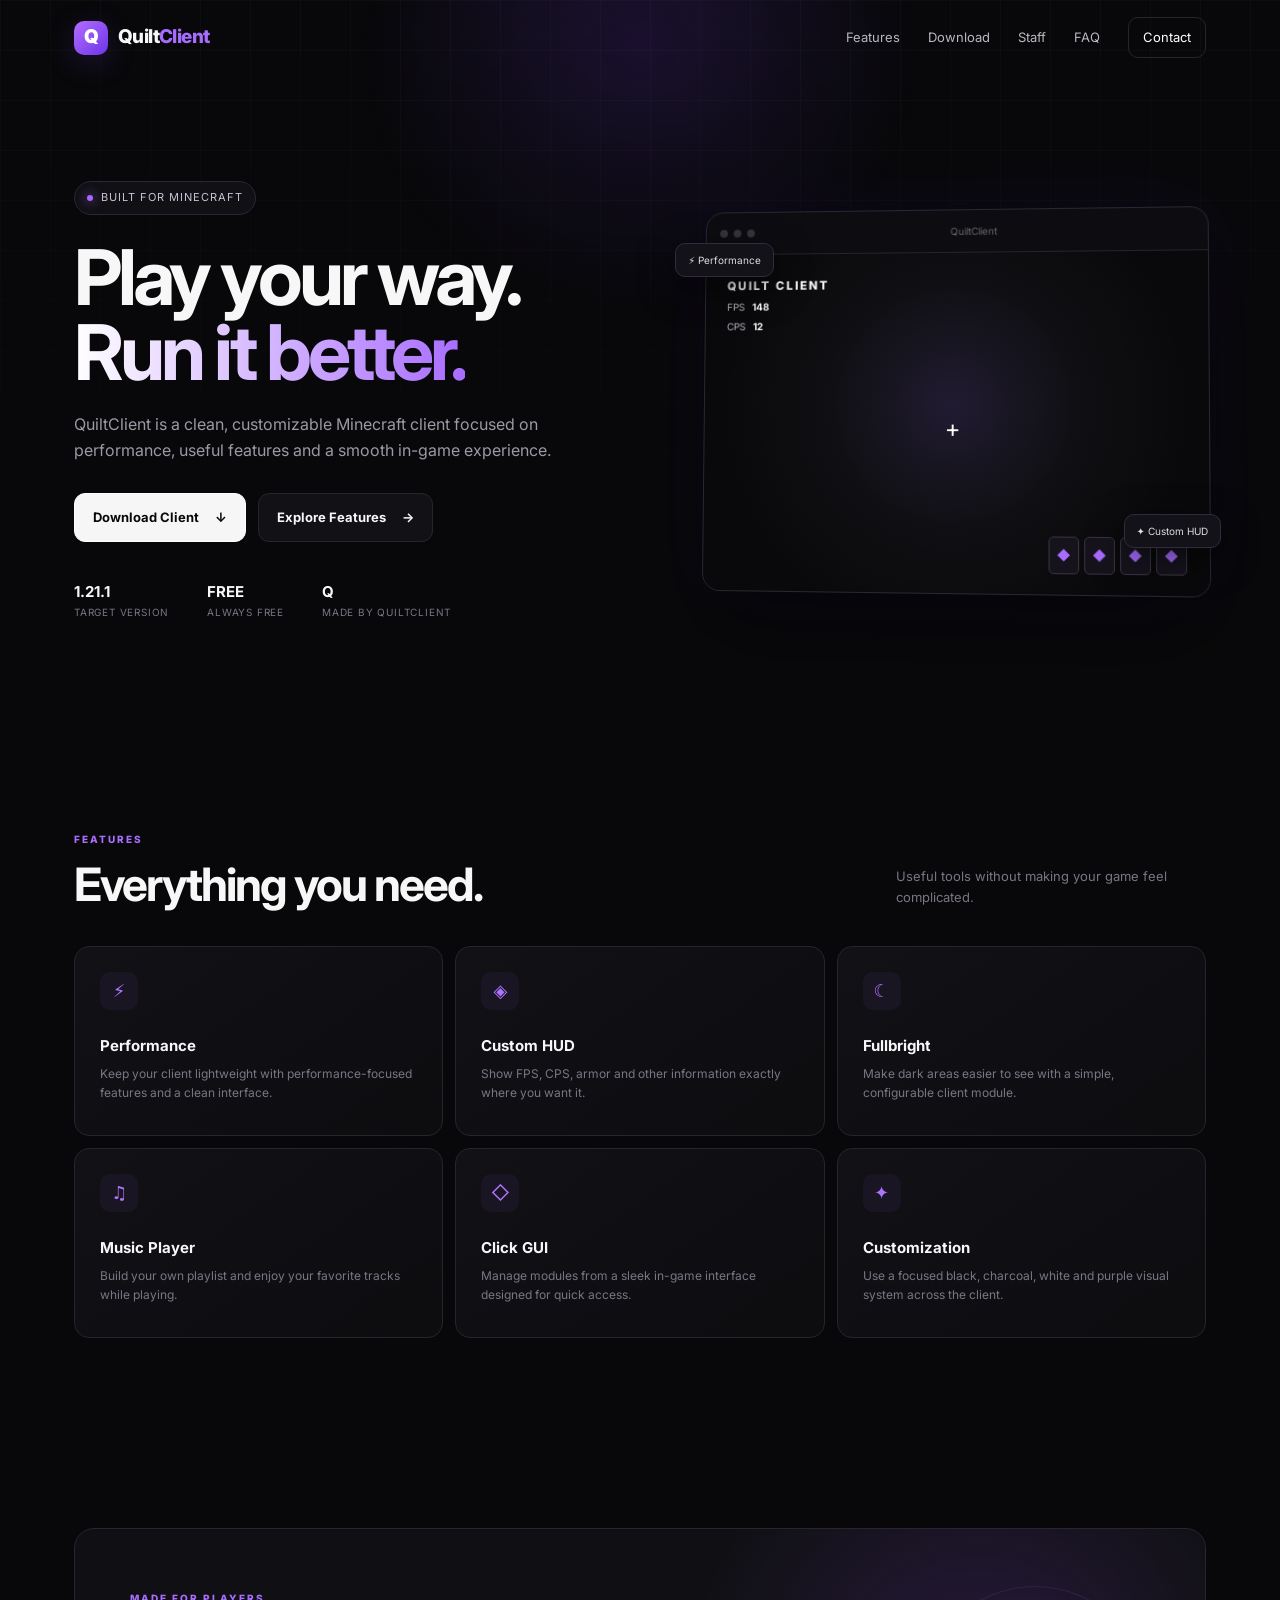
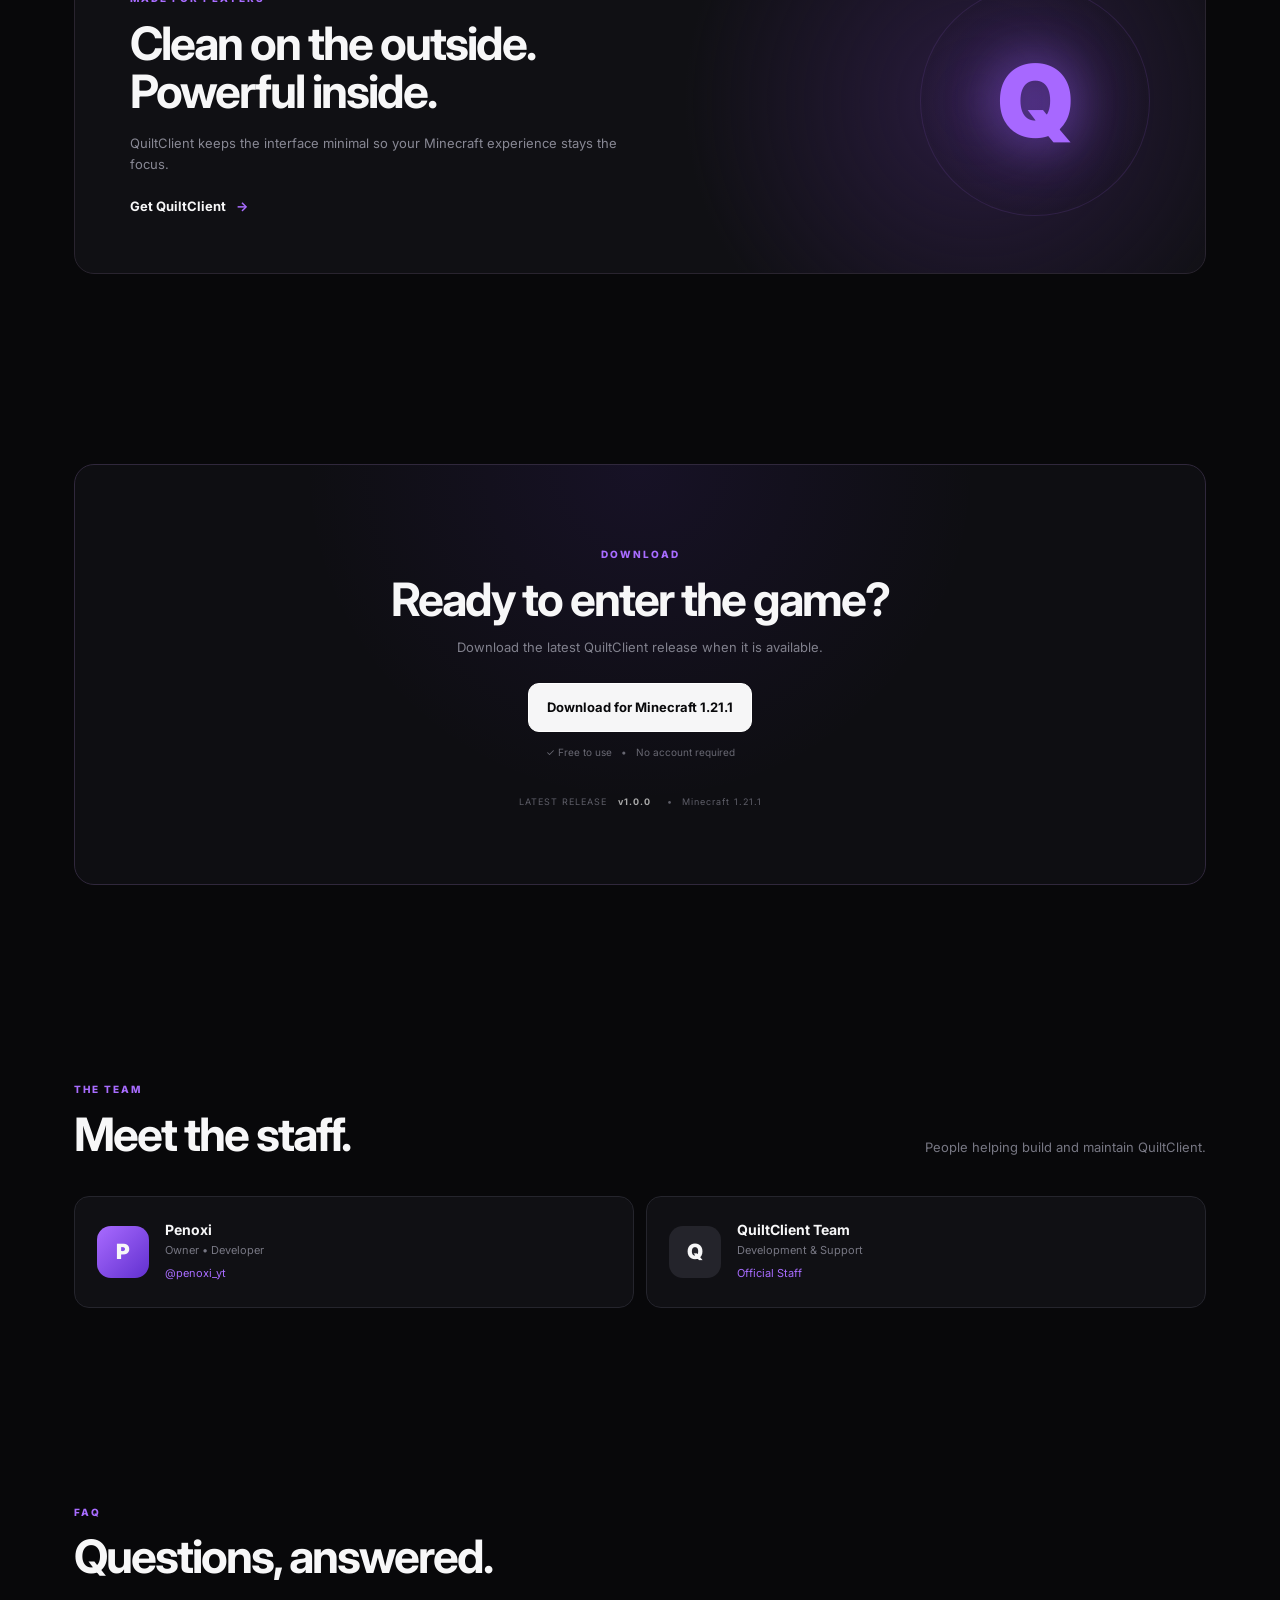
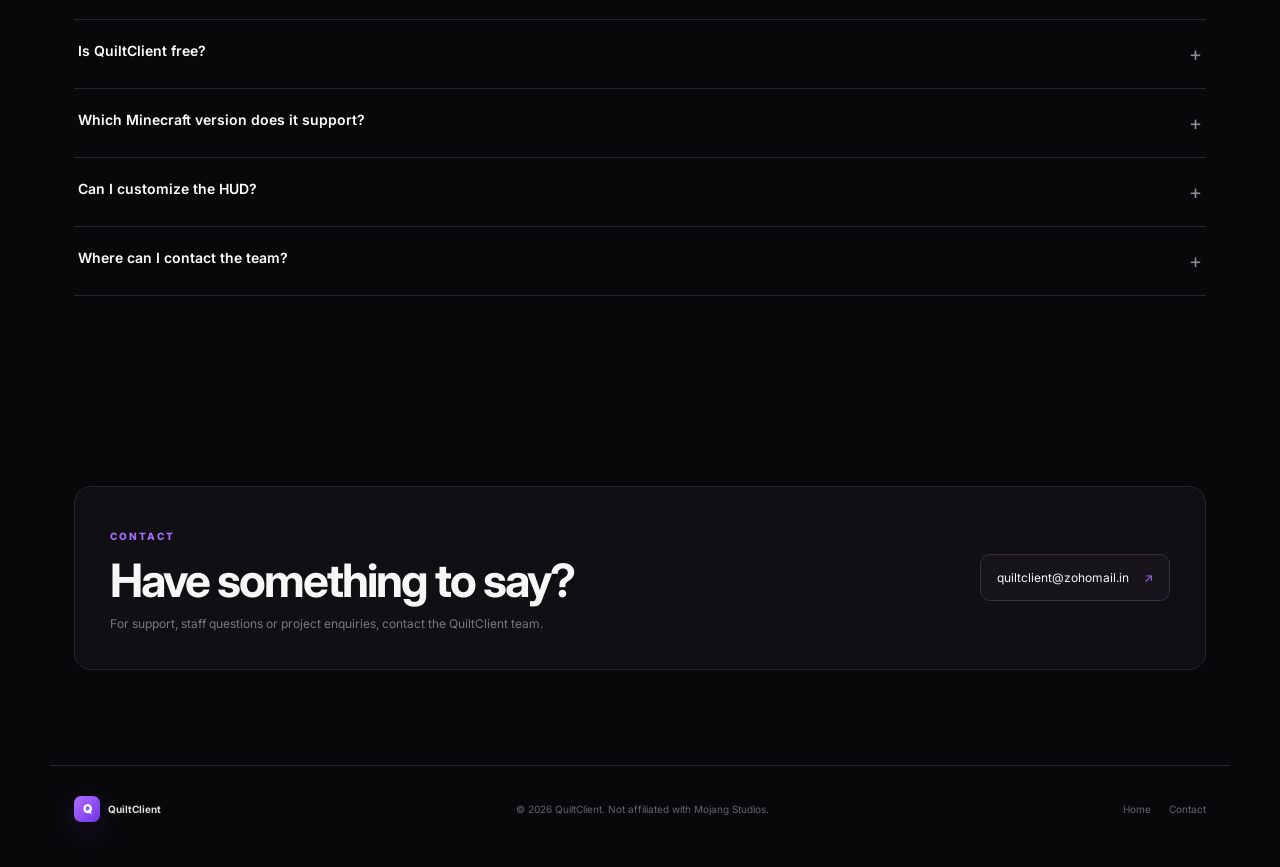
==== index.html @ 0464b108 "Add files via upload" ====
<!DOCTYPE html>
<html lang="en">
<head>
  <meta charset="UTF-8">
  <meta name="viewport" content="width=device-width, initial-scale=1.0">
  <meta name="theme-color" content="#09090b">
  <meta name="description" content="QuiltClient — a modern Minecraft client built for performance, customization and a clean experience.">
  <title>QuiltClient — Minecraft Client</title>
  <link rel="stylesheet" href="style.css">
</head>
<body>
  <div class="bg-grid"></div>

  <header class="navbar">
    <a class="brand" href="#home">
      <span class="brand-mark">Q</span>
      <span>Quilt<span>Client</span></span>
    </a>
    <button class="menu-btn" id="menuBtn" aria-label="Open menu">☰</button>
    <nav id="nav">
      <a href="#features">Features</a>
      <a href="#download">Download</a>
      <a href="#staff">Staff</a>
      <a href="#faq">FAQ</a>
      <a class="nav-contact" href="#contact">Contact</a>
    </nav>
  </header>

  <main id="home">
    <section class="hero">
      <div class="hero-copy reveal">
        <div class="pill"><span></span> Built for Minecraft</div>
        <h1>Play your way.<br><em>Run it better.</em></h1>
        <p class="hero-text">QuiltClient is a clean, customizable Minecraft client focused on performance, useful features and a smooth in-game experience.</p>
        <div class="hero-actions">
          <a class="btn primary" href="#download">Download Client <b>↓</b></a>
          <a class="btn ghost" href="#features">Explore Features <b>→</b></a>
        </div>
        <div class="stats">
          <div><strong>1.21.1</strong><span>Target version</span></div>
          <div><strong>FREE</strong><span>Always free</span></div>
          <div><strong>Q</strong><span>Made by QuiltClient</span></div>
        </div>
      </div>
      <div class="hero-card reveal">
        <div class="window">
          <div class="window-top"><span></span><span></span><span></span><small>QuiltClient</small></div>
          <div class="mock-hud">
            <div class="hud-title">QUILT CLIENT</div>
            <div class="hud-line">FPS <b id="fps">144</b></div>
            <div class="hud-line">CPS <b>12</b></div>
            <div class="crosshair">+</div>
            <div class="armor">
              <i>◆</i><i>◆</i><i>◆</i><i>◆</i>
            </div>
          </div>
        </div>
        <div class="float-tag tag-one">⚡ Performance</div>
        <div class="float-tag tag-two">✦ Custom HUD</div>
      </div>
    </section>

    <section class="section" id="features">
      <div class="section-head reveal">
        <div><span class="eyebrow">FEATURES</span><h2>Everything you need.</h2></div>
        <p>Useful tools without making your game feel complicated.</p>
      </div>
      <div class="feature-grid">
        <article class="feature reveal"><div class="icon">⚡</div><h3>Performance</h3><p>Keep your client lightweight with performance-focused features and a clean interface.</p></article>
        <article class="feature reveal"><div class="icon">◈</div><h3>Custom HUD</h3><p>Show FPS, CPS, armor and other information exactly where you want it.</p></article>
        <article class="feature reveal"><div class="icon">☾</div><h3>Fullbright</h3><p>Make dark areas easier to see with a simple, configurable client module.</p></article>
        <article class="feature reveal"><div class="icon">♫</div><h3>Music Player</h3><p>Build your own playlist and enjoy your favorite tracks while playing.</p></article>
        <article class="feature reveal"><div class="icon">◇</div><h3>Click GUI</h3><p>Manage modules from a sleek in-game interface designed for quick access.</p></article>
        <article class="feature reveal"><div class="icon">✦</div><h3>Customization</h3><p>Use a focused black, charcoal, white and purple visual system across the client.</p></article>
      </div>
    </section>

    <section class="showcase section">
      <div class="showcase-card reveal">
        <div>
          <span class="eyebrow">MADE FOR PLAYERS</span>
          <h2>Clean on the outside.<br>Powerful inside.</h2>
          <p>QuiltClient keeps the interface minimal so your Minecraft experience stays the focus.</p>
          <a class="text-link" href="#download">Get QuiltClient <span>→</span></a>
        </div>
        <div class="orb"><div class="orb-q">Q</div></div>
      </div>
    </section>

    <section class="section" id="download">
      <div class="download-box reveal">
        <span class="eyebrow">DOWNLOAD</span>
        <h2>Ready to enter the game?</h2>
        <p>Download the latest QuiltClient release when it is available.</p>
        <div class="download-actions">
          <a class="btn primary" href="#" onclick="downloadNotice(event)">Download for Minecraft 1.21.1</a>
          <span class="safe">✓ Free to use &nbsp; • &nbsp; No account required</span>
        </div>
        <div class="version">LATEST RELEASE <b>v1.0.0</b> <span>•</span> Minecraft 1.21.1</div>
      </div>
    </section>

    <section class="section" id="staff">
      <div class="section-head reveal">
        <div><span class="eyebrow">THE TEAM</span><h2>Meet the staff.</h2></div>
        <p>People helping build and maintain QuiltClient.</p>
      </div>
      <div class="staff-grid">
        <article class="staff reveal">
          <div class="avatar">P</div><div><h3>Penoxi</h3><p>Owner • Developer</p><span>@penoxi_yt</span></div>
        </article>
        <article class="staff reveal">
          <div class="avatar alt">Q</div><div><h3>QuiltClient Team</h3><p>Development & Support</p><span>Official Staff</span></div>
        </article>
      </div>
    </section>

    <section class="section faq-section" id="faq">
      <div class="section-head reveal">
        <div><span class="eyebrow">FAQ</span><h2>Questions, answered.</h2></div>
      </div>
      <div class="faq">
        <button class="faq-item"><span>Is QuiltClient free?</span><b>+</b><p>Yes. QuiltClient is designed to be free to use.</p></button>
        <button class="faq-item"><span>Which Minecraft version does it support?</span><b>+</b><p>The current site build targets Minecraft 1.21.1. Check the release notes for updates.</p></button>
        <button class="faq-item"><span>Can I customize the HUD?</span><b>+</b><p>Yes. The client is designed around configurable HUD and module features.</p></button>
        <button class="faq-item"><span>Where can I contact the team?</span><b>+</b><p>Use the contact section below for the official project email.</p></button>
      </div>
    </section>

    <section class="section contact" id="contact">
      <div class="contact-card reveal">
        <div><span class="eyebrow">CONTACT</span><h2>Have something to say?</h2><p>For support, staff questions or project enquiries, contact the QuiltClient team.</p></div>
        <a class="email" href="mailto:quiltclient@zohomail.in">quiltclient@zohomail.in <span>↗</span></a>
      </div>
    </section>
  </main>

  <footer>
    <div class="footer-brand"><span class="brand-mark">Q</span><strong>QuiltClient</strong></div>
    <p>© 2026 QuiltClient. Not affiliated with Mojang Studios.</p>
    <div><a href="#home">Home</a><a href="#contact">Contact</a></div>
  </footer>

  <script src="script.js"></script>
</body>
</html>
---- style.css ----
@import url('https://fonts.googleapis.com/css2?family=Inter:wght@400;500;600;700;800&display=swap');

:root{--bg:#08080a;--panel:#101014;--panel2:#15151b;--text:#f7f7f8;--muted:#9a9aa5;--line:#25252d;--purple:#9b5cff;--purple2:#6e35e8;--white:#fff}
*{box-sizing:border-box;margin:0;padding:0}
html{scroll-behavior:smooth}
body{font-family:Inter,system-ui,sans-serif;background:var(--bg);color:var(--text);line-height:1.6;overflow-x:hidden}
a{text-decoration:none;color:inherit}.bg-grid{position:fixed;inset:0;z-index:-2;background-image:linear-gradient(rgba(255,255,255,.025) 1px,transparent 1px),linear-gradient(90deg,rgba(255,255,255,.025) 1px,transparent 1px);background-size:50px 50px;mask-image:linear-gradient(to bottom,black,transparent 75%)}
.bg-grid:after{content:"";position:absolute;width:700px;height:500px;top:-200px;left:50%;transform:translateX(-50%);background:radial-gradient(circle,rgba(132,70,255,.16),transparent 65%)}
.navbar{height:76px;display:flex;align-items:center;justify-content:space-between;max-width:1180px;margin:auto;padding:0 24px;border-bottom:1px solid transparent;position:relative;z-index:5}
.brand{display:flex;align-items:center;gap:10px;font-weight:800;font-size:19px;letter-spacing:-.6px}.brand>span:last-child span{color:#a66bff}.brand-mark{display:grid;place-items:center;width:34px;height:34px;border-radius:10px;background:linear-gradient(135deg,#b46cff,#6d35e8);font-weight:900;color:white;box-shadow:0 8px 30px #7c45e633}
nav{display:flex;gap:28px;align-items:center}nav a{font-size:13px;color:#b8b8c2;transition:.2s}nav a:hover{color:white}.nav-contact{border:1px solid var(--line);padding:9px 14px;border-radius:10px;color:white!important}
.menu-btn{display:none;background:none;border:0;color:white;font-size:25px}
.hero{max-width:1180px;margin:0 auto;padding:105px 24px 110px;display:grid;grid-template-columns:1.05fr .95fr;gap:65px;align-items:center;min-height:650px}
.pill{display:inline-flex;align-items:center;gap:8px;border:1px solid #2b2638;background:#111015;padding:7px 12px;border-radius:100px;color:#c8c2d5;font-size:11px;text-transform:uppercase;letter-spacing:1px}.pill span{width:6px;height:6px;border-radius:50%;background:#a868ff;box-shadow:0 0 12px #a868ff}
h1{font-size:clamp(48px,6vw,78px);line-height:.98;letter-spacing:-4px;margin:25px 0 22px}h1 em{font-style:normal;background:linear-gradient(90deg,#fff,#a86cff);-webkit-background-clip:text;background-clip:text;color:transparent}
.hero-text{max-width:610px;color:var(--muted);font-size:16px}.hero-actions{display:flex;gap:12px;margin:30px 0}.btn{display:inline-flex;align-items:center;justify-content:center;gap:16px;padding:13px 18px;border-radius:11px;font-size:13px;font-weight:700;transition:.25s;border:1px solid var(--line)}.btn.primary{background:#f6f6f7;color:#09090b;border-color:white}.btn.primary:hover{transform:translateY(-2px);box-shadow:0 12px 35px #fff2}.btn.ghost{background:#111116}.btn.ghost:hover{border-color:#555}.stats{display:flex;gap:38px;margin-top:38px}.stats div{display:flex;flex-direction:column}.stats strong{font-size:15px}.stats span{font-size:10px;color:#777783;text-transform:uppercase;letter-spacing:.8px}
.hero-card{position:relative}.window{height:385px;border:1px solid #292832;border-radius:18px;background:#0d0d11;box-shadow:0 35px 90px #0008,0 0 80px #773cff12;overflow:hidden;transform:perspective(1000px) rotateY(-4deg) rotateX(2deg)}.window-top{height:43px;border-bottom:1px solid #24242b;display:flex;align-items:center;gap:6px;padding:0 14px}.window-top span{width:8px;height:8px;border-radius:50%;background:#35353c}.window-top small{margin:auto;font-size:10px;color:#666}.mock-hud{height:calc(100% - 43px);position:relative;padding:22px;background:radial-gradient(circle at 50% 45%,#211b31 0,#101014 38%,#09090b 75%)}.hud-title{font-size:12px;font-weight:800;letter-spacing:2px}.hud-line{font-size:10px;color:#b6b6c1;margin-top:4px}.hud-line b{color:#fff;margin-left:5px}.crosshair{position:absolute;left:50%;top:52%;transform:translate(-50%,-50%);font-size:24px;color:#fff}.armor{position:absolute;right:22px;bottom:20px;display:flex;gap:5px}.armor i{font-style:normal;font-size:13px;border:1px solid #393442;border-radius:5px;padding:7px;color:#a86cff;background:#16131d}.float-tag{position:absolute;background:#121218;border:1px solid #312b3d;border-radius:10px;padding:8px 12px;font-size:10px;color:#ddd;box-shadow:0 10px 35px #0008}.tag-one{left:-24px;top:35px}.tag-two{right:-15px;bottom:45px}
.section{max-width:1180px;margin:auto;padding:95px 24px}.section-head{display:flex;justify-content:space-between;align-items:end;gap:30px;margin-bottom:38px}.eyebrow{font-size:10px;letter-spacing:2px;color:#a86cff;font-weight:800}.section h2,.showcase h2,.download-box h2,.contact h2{font-size:clamp(31px,4vw,46px);line-height:1.05;letter-spacing:-2px;margin-top:9px}.section-head>p{max-width:310px;color:#777783;font-size:13px}
.feature-grid{display:grid;grid-template-columns:repeat(3,1fr);gap:12px}.feature{background:linear-gradient(145deg,#111116,#0d0d10);border:1px solid var(--line);border-radius:15px;padding:25px;min-height:190px;transition:.25s}.feature:hover{transform:translateY(-4px);border-color:#44345c}.icon{width:38px;height:38px;border-radius:10px;display:grid;place-items:center;background:#1a1523;color:#ad75ff;margin-bottom:24px;font-size:18px}.feature h3{font-size:15px;margin-bottom:6px}.feature p{font-size:12px;color:#777783}
.showcase-card{border:1px solid #29242f;border-radius:20px;padding:55px;display:flex;justify-content:space-between;align-items:center;overflow:hidden;background:radial-gradient(circle at 80% 50%,#291b3e,transparent 32%),#101014}.showcase-card p{color:#888894;font-size:13px;max-width:500px;margin:18px 0}.text-link{font-size:13px;font-weight:700}.text-link span{color:#a86cff;margin-left:7px}.orb{width:230px;height:230px;border-radius:50%;display:grid;place-items:center;background:radial-gradient(circle,#ad73ff22 0 20%,#7d40d511 45%,transparent 70%);border:1px solid #54387b55}.orb-q{font-size:100px;font-weight:900;color:#a768ff;text-shadow:0 0 50px #8c4cff88}
.download-box{border:1px solid #30283c;border-radius:20px;text-align:center;padding:75px 20px;background:radial-gradient(circle at 50% 0,#6e35e818,transparent 48%),#0e0e12}.download-box p{color:#81818d;font-size:13px;margin:14px auto 25px}.download-actions{display:flex;flex-direction:column;align-items:center;gap:12px}.safe{font-size:10px;color:#686872}.version{margin-top:35px;font-size:9px;letter-spacing:1px;color:#5e5e68}.version b{color:#aaa;margin:0 7px}.version span{margin:0 5px}
.staff-grid{display:grid;grid-template-columns:repeat(2,1fr);gap:12px}.staff{border:1px solid var(--line);background:#101014;padding:22px;border-radius:15px;display:flex;align-items:center;gap:16px}.avatar{width:52px;height:52px;border-radius:14px;display:grid;place-items:center;background:linear-gradient(135deg,#a96bff,#6130cf);font-size:21px;font-weight:900}.avatar.alt{background:#24242b}.staff h3{font-size:14px}.staff p,.staff span{font-size:11px;color:#777783}.staff span{color:#a86cff}
.faq{border-top:1px solid var(--line)}.faq-item{width:100%;text-align:left;color:white;background:transparent;border:0;border-bottom:1px solid var(--line);padding:22px 4px;display:grid;grid-template-columns:1fr auto;cursor:pointer;font:600 14px Inter}.faq-item b{color:#8d8d98;font-size:20px;font-weight:400}.faq-item p{display:none;grid-column:1/-1;color:#777783;font-size:12px;font-weight:400;padding:14px 25px 0 0}.faq-item.open p{display:block}.faq-item.open b{transform:rotate(45deg)}
.contact-card{border:1px solid var(--line);border-radius:17px;padding:35px;display:flex;align-items:center;justify-content:space-between;gap:30px;background:#101014}.contact-card p{color:#777783;font-size:12px;margin-top:10px}.email{border:1px solid #37323e;background:#17141c;padding:13px 16px;border-radius:10px;font-size:12px;white-space:nowrap}.email span{color:#a86cff;margin-left:12px}
footer{max-width:1180px;margin:auto;padding:30px 24px 45px;border-top:1px solid var(--line);display:flex;align-items:center;justify-content:space-between;gap:20px;color:#65656f;font-size:10px}.footer-brand{display:flex;align-items:center;gap:8px;color:#ddd}.footer-brand .brand-mark{width:26px;height:26px;border-radius:7px;font-size:12px}footer div:last-child{display:flex;gap:18px}
.reveal{opacity:0;transform:translateY(18px);transition:.7s ease}.reveal.visible{opacity:1;transform:none}
@media(max-width:800px){.menu-btn{display:block}nav{display:none;position:absolute;top:70px;left:18px;right:18px;background:#101014;border:1px solid var(--line);border-radius:14px;padding:12px;flex-direction:column;align-items:stretch;gap:4px;box-shadow:0 20px 60px #000}.navbar nav.active{display:flex}nav a{padding:11px}.hero{grid-template-columns:1fr;padding-top:65px;gap:45px}.hero-card{max-width:620px;width:100%;margin:auto}.feature-grid{grid-template-columns:1fr 1fr}.section{padding:70px 18px}.section-head{display:block}.section-head>p{margin-top:12px}.showcase-card{padding:35px;}.orb{width:150px;height:150px}.orb-q{font-size:65px}.contact-card{display:block}.email{display:inline-block;margin-top:20px}.stats{gap:20px}}
@media(max-width:520px){h1{letter-spacing:-2.5px}.hero{padding-left:18px;padding-right:18px}.hero-actions{flex-direction:column}.btn{width:100%}.window{height:310px}.float-tag{display:none}.feature-grid,.staff-grid{grid-template-columns:1fr}.feature{min-height:160px}.showcase-card{display:block}.orb{margin:35px auto 0}.download-box{padding:55px 16px}footer{flex-direction:column;align-items:flex-start}}
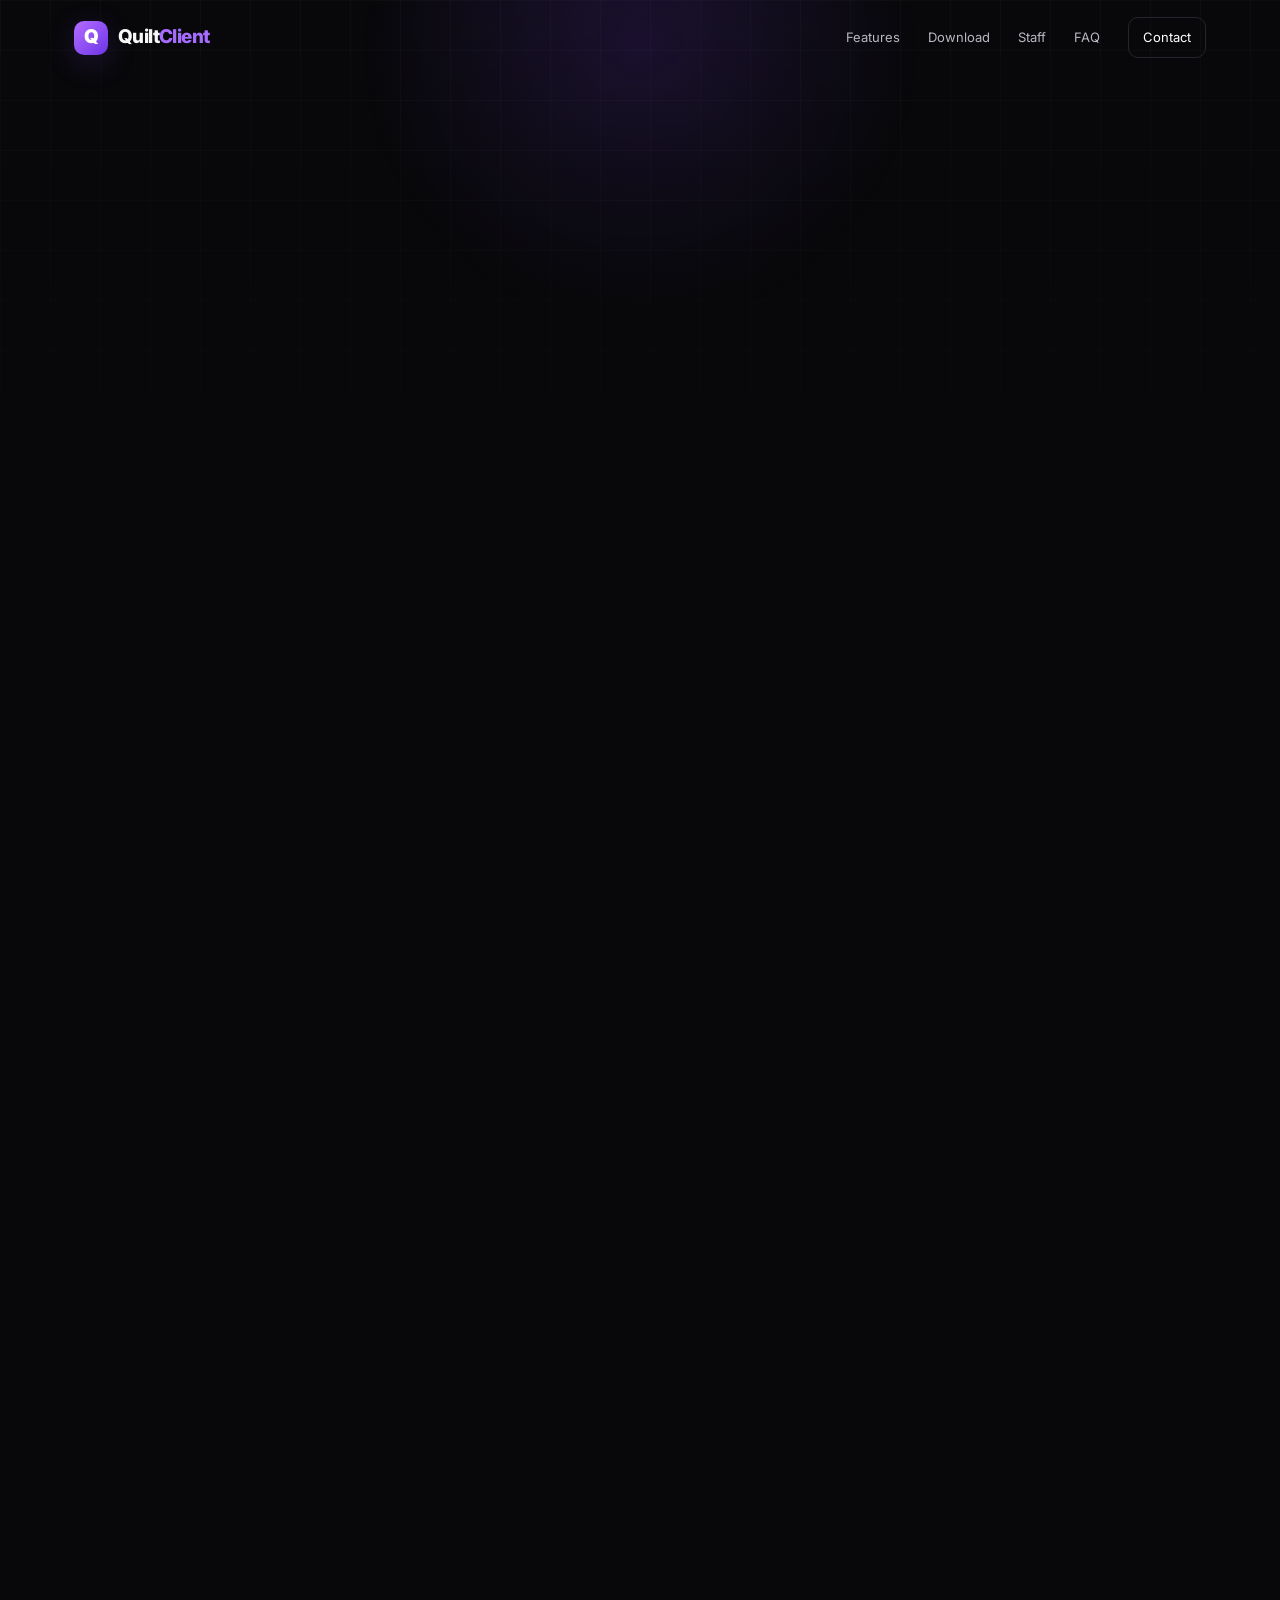
==== commit 65adc270: "Refactor index.html for better readability Refactor HTML structure and improve readability." ====
--- a/index.html
+++ b/index.html
@@ -16,7 +16,9 @@
       <span class="brand-mark">Q</span>
       <span>Quilt<span>Client</span></span>
     </a>
+
     <button class="menu-btn" id="menuBtn" aria-label="Open menu">☰</button>
+
     <nav id="nav">
       <a href="#features">Features</a>
       <a href="#download">Download</a>
@@ -27,34 +29,49 @@
   </header>
 
   <main id="home">
+
     <section class="hero">
       <div class="hero-copy reveal">
         <div class="pill"><span></span> Built for Minecraft</div>
+
         <h1>Play your way.<br><em>Run it better.</em></h1>
-        <p class="hero-text">QuiltClient is a clean, customizable Minecraft client focused on performance, useful features and a smooth in-game experience.</p>
+
+        <p class="hero-text">
+          QuiltClient is a clean, customizable Minecraft client focused on
+          performance, useful features and a smooth in-game experience.
+        </p>
+
         <div class="hero-actions">
           <a class="btn primary" href="#download">Download Client <b>↓</b></a>
           <a class="btn ghost" href="#features">Explore Features <b>→</b></a>
         </div>
+
         <div class="stats">
           <div><strong>1.21.1</strong><span>Target version</span></div>
           <div><strong>FREE</strong><span>Always free</span></div>
           <div><strong>Q</strong><span>Made by QuiltClient</span></div>
         </div>
       </div>
+
       <div class="hero-card reveal">
         <div class="window">
-          <div class="window-top"><span></span><span></span><span></span><small>QuiltClient</small></div>
+          <div class="window-top">
+            <span></span><span></span><span></span>
+            <small>QuiltClient</small>
+          </div>
+
           <div class="mock-hud">
             <div class="hud-title">QUILT CLIENT</div>
             <div class="hud-line">FPS <b id="fps">144</b></div>
             <div class="hud-line">CPS <b>12</b></div>
             <div class="crosshair">+</div>
+
             <div class="armor">
               <i>◆</i><i>◆</i><i>◆</i><i>◆</i>
             </div>
           </div>
         </div>
+
         <div class="float-tag tag-one">⚡ Performance</div>
         <div class="float-tag tag-two">✦ Custom HUD</div>
       </div>
@@ -62,16 +79,50 @@
 
     <section class="section" id="features">
       <div class="section-head reveal">
-        <div><span class="eyebrow">FEATURES</span><h2>Everything you need.</h2></div>
+        <div>
+          <span class="eyebrow">FEATURES</span>
+          <h2>Everything you need.</h2>
+        </div>
+
         <p>Useful tools without making your game feel complicated.</p>
       </div>
+
       <div class="feature-grid">
-        <article class="feature reveal"><div class="icon">⚡</div><h3>Performance</h3><p>Keep your client lightweight with performance-focused features and a clean interface.</p></article>
-        <article class="feature reveal"><div class="icon">◈</div><h3>Custom HUD</h3><p>Show FPS, CPS, armor and other information exactly where you want it.</p></article>
-        <article class="feature reveal"><div class="icon">☾</div><h3>Fullbright</h3><p>Make dark areas easier to see with a simple, configurable client module.</p></article>
-        <article class="feature reveal"><div class="icon">♫</div><h3>Music Player</h3><p>Build your own playlist and enjoy your favorite tracks while playing.</p></article>
-        <article class="feature reveal"><div class="icon">◇</div><h3>Click GUI</h3><p>Manage modules from a sleek in-game interface designed for quick access.</p></article>
-        <article class="feature reveal"><div class="icon">✦</div><h3>Customization</h3><p>Use a focused black, charcoal, white and purple visual system across the client.</p></article>
+        <article class="feature reveal">
+          <div class="icon">⚡</div>
+          <h3>Performance</h3>
+          <p>Keep your client lightweight with performance-focused features and a clean interface.</p>
+        </article>
+
+        <article class="feature reveal">
+          <div class="icon">◈</div>
+          <h3>Custom HUD</h3>
+          <p>Show FPS, CPS, armor and other information exactly where you want it.</p>
+        </article>
+
+        <article class="feature reveal">
+          <div class="icon">☾</div>
+          <h3>Fullbright</h3>
+          <p>Make dark areas easier to see with a simple, configurable client module.</p>
+        </article>
+
+        <article class="feature reveal">
+          <div class="icon">♫</div>
+          <h3>Music Player</h3>
+          <p>Build your own playlist and enjoy your favorite tracks while playing.</p>
+        </article>
+
+        <article class="feature reveal">
+          <div class="icon">◇</div>
+          <h3>Click GUI</h3>
+          <p>Manage modules from a sleek in-game interface designed for quick access.</p>
+        </article>
+
+        <article class="feature reveal">
+          <div class="icon">✦</div>
+          <h3>Customization</h3>
+          <p>Use a focused black, charcoal, white and purple visual system across the client.</p>
+        </article>
       </div>
     </section>
 
@@ -79,68 +130,72 @@
       <div class="showcase-card reveal">
         <div>
           <span class="eyebrow">MADE FOR PLAYERS</span>
+
           <h2>Clean on the outside.<br>Powerful inside.</h2>
-          <p>QuiltClient keeps the interface minimal so your Minecraft experience stays the focus.</p>
-          <a class="text-link" href="#download">Get QuiltClient <span>→</span></a>
-        </div>
-        <div class="orb"><div class="orb-q">Q</div></div>
-      </div>
-    </section>
-
+
+          <p>
+            QuiltClient keeps the interface minimal so your Minecraft
+            experience stays the focus.
+          </p>
+
+          <a class="text-link" href="#download">
+            Get QuiltClient <span>→</span>
+          </a>
+        </div>
+
+        <div class="orb">
+          <div class="orb-q">Q</div>
+        </div>
+      </div>
+    </section>
+
+    <!-- DOWNLOAD -->
     <section class="section" id="download">
       <div class="download-box reveal">
+
         <span class="eyebrow">DOWNLOAD</span>
+
         <h2>Ready to enter the game?</h2>
-        <p>Download the latest QuiltClient release when it is available.</p>
+
+        <p>
+          Download the latest QuiltClient release and start playing.
+        </p>
+
         <div class="download-actions">
-          <a class="btn primary" href="#" onclick="downloadNotice(event)">Download for Minecraft 1.21.1</a>
-          <span class="safe">✓ Free to use &nbsp; • &nbsp; No account required</span>
-        </div>
-        <div class="version">LATEST RELEASE <b>v1.0.0</b> <span>•</span> Minecraft 1.21.1</div>
+
+          <a
+            class="btn primary"
+            href="downloads/QuiltClient.jar"
+            download="QuiltClient.jar"
+          >
+            Download for Minecraft 1.21.1
+          </a>
+
+          <span class="safe">
+            ✓ Free to use &nbsp; • &nbsp; No account required
+          </span>
+
+        </div>
+
+        <div class="version">
+          LATEST RELEASE <b>v1.0.0</b>
+          <span>•</span>
+          Minecraft 1.21.1
+        </div>
+
       </div>
     </section>
 
     <section class="section" id="staff">
       <div class="section-head reveal">
-        <div><span class="eyebrow">THE TEAM</span><h2>Meet the staff.</h2></div>
+        <div>
+          <span class="eyebrow">THE TEAM</span>
+          <h2>Meet the staff.</h2>
+        </div>
+
         <p>People helping build and maintain QuiltClient.</p>
       </div>
+
       <div class="staff-grid">
-        <article class="staff reveal">
-          <div class="avatar">P</div><div><h3>Penoxi</h3><p>Owner • Developer</p><span>@penoxi_yt</span></div>
-        </article>
-        <article class="staff reveal">
-          <div class="avatar alt">Q</div><div><h3>QuiltClient Team</h3><p>Development & Support</p><span>Official Staff</span></div>
-        </article>
-      </div>
-    </section>
-
-    <section class="section faq-section" id="faq">
-      <div class="section-head reveal">
-        <div><span class="eyebrow">FAQ</span><h2>Questions, answered.</h2></div>
-      </div>
-      <div class="faq">
-        <button class="faq-item"><span>Is QuiltClient free?</span><b>+</b><p>Yes. QuiltClient is designed to be free to use.</p></button>
-        <button class="faq-item"><span>Which Minecraft version does it support?</span><b>+</b><p>The current site build targets Minecraft 1.21.1. Check the release notes for updates.</p></button>
-        <button class="faq-item"><span>Can I customize the HUD?</span><b>+</b><p>Yes. The client is designed around configurable HUD and module features.</p></button>
-        <button class="faq-item"><span>Where can I contact the team?</span><b>+</b><p>Use the contact section below for the official project email.</p></button>
-      </div>
-    </section>
-
-    <section class="section contact" id="contact">
-      <div class="contact-card reveal">
-        <div><span class="eyebrow">CONTACT</span><h2>Have something to say?</h2><p>For support, staff questions or project enquiries, contact the QuiltClient team.</p></div>
-        <a class="email" href="mailto:quiltclient@zohomail.in">quiltclient@zohomail.in <span>↗</span></a>
-      </div>
-    </section>
-  </main>
-
-  <footer>
-    <div class="footer-brand"><span class="brand-mark">Q</span><strong>QuiltClient</strong></div>
-    <p>© 2026 QuiltClient. Not affiliated with Mojang Studios.</p>
-    <div><a href="#home">Home</a><a href="#contact">Contact</a></div>
-  </footer>
-
-  <script src="script.js"></script>
-</body>
-</html>
+
+        <article class="
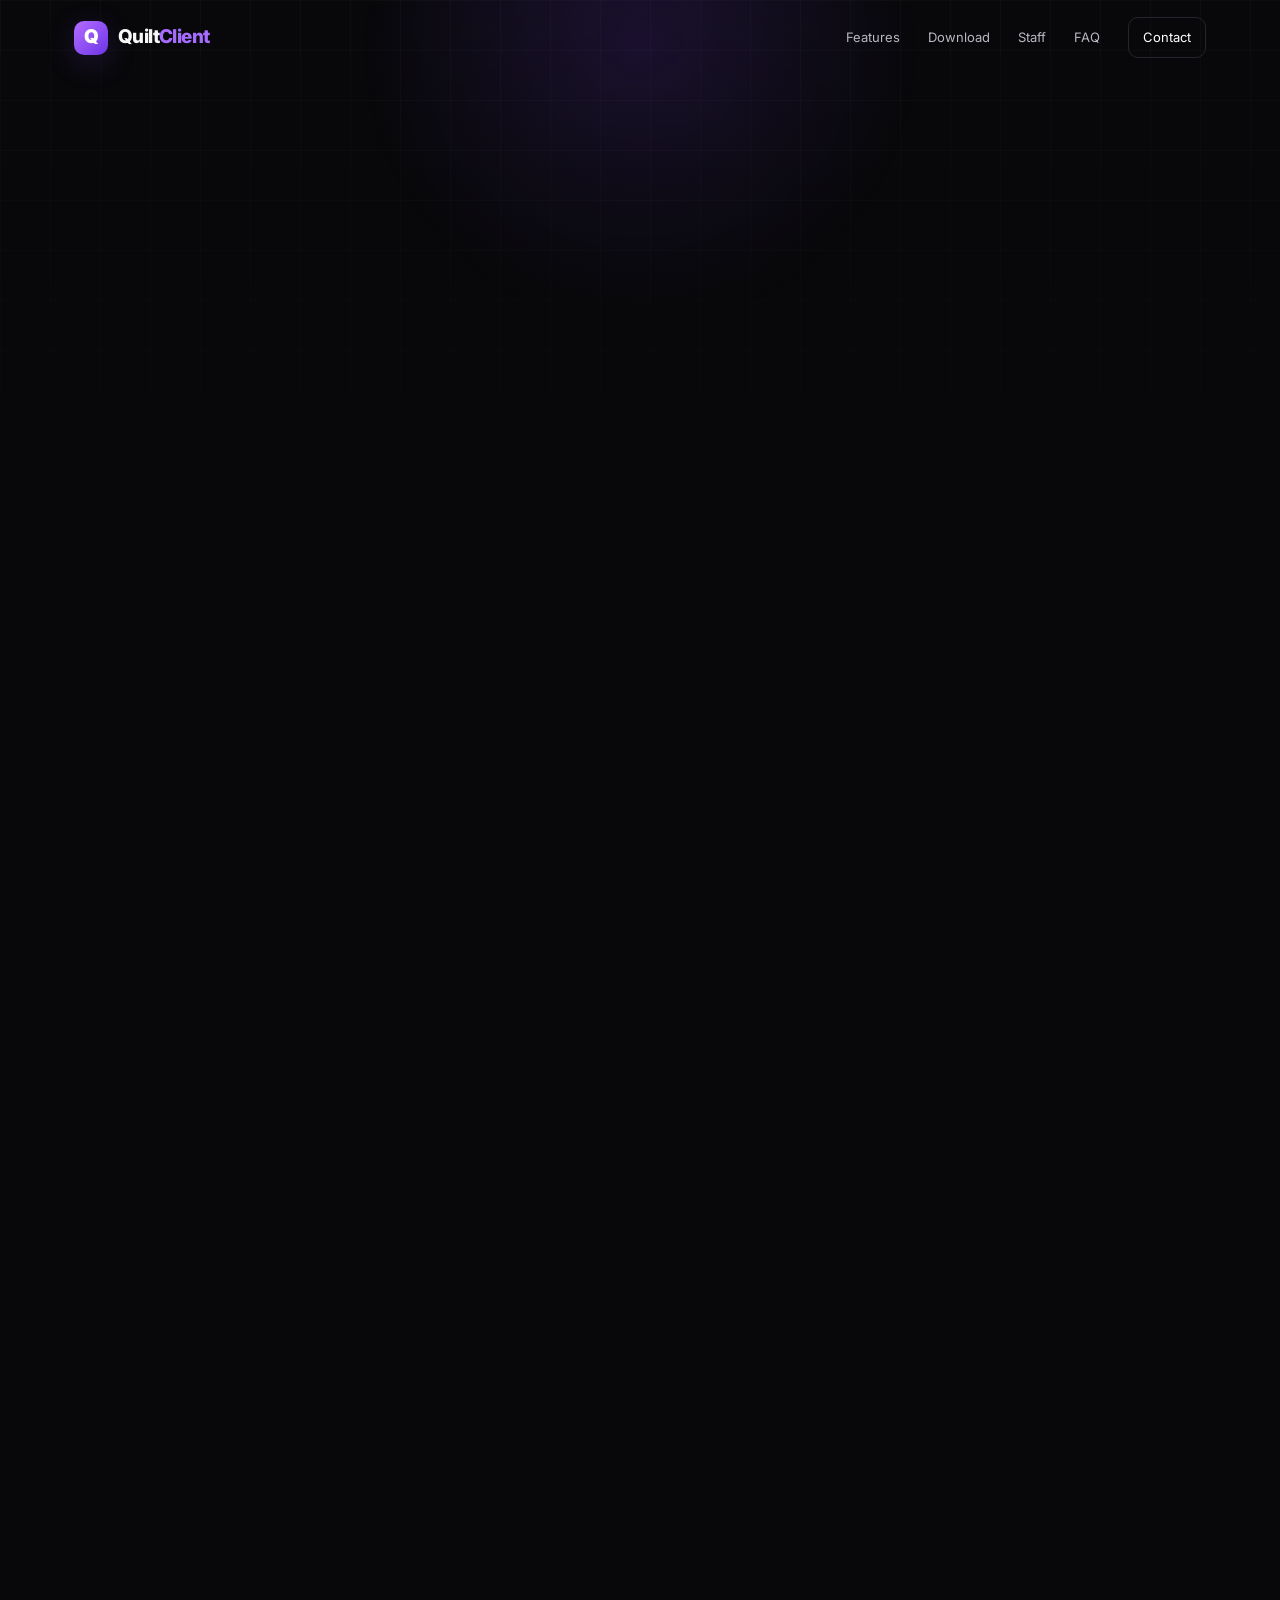
==== commit 517f881d: "Remove 'THE TEAM' section from index.html Removed the 'THE TEAM' section from the index.html file." ====
--- a/index.html
+++ b/index.html
@@ -56,7 +56,9 @@
       <div class="hero-card reveal">
         <div class="window">
           <div class="window-top">
-            <span></span><span></span><span></span>
+            <span></span>
+            <span></span>
+            <span></span>
             <small>QuiltClient</small>
           </div>
 
@@ -67,7 +69,10 @@
             <div class="crosshair">+</div>
 
             <div class="armor">
-              <i>◆</i><i>◆</i><i>◆</i><i>◆</i>
+              <i>◆</i>
+              <i>◆</i>
+              <i>◆</i>
+              <i>◆</i>
             </div>
           </div>
         </div>
@@ -88,6 +93,7 @@
       </div>
 
       <div class="feature-grid">
+
         <article class="feature reveal">
           <div class="icon">⚡</div>
           <h3>Performance</h3>
@@ -123,11 +129,13 @@
           <h3>Customization</h3>
           <p>Use a focused black, charcoal, white and purple visual system across the client.</p>
         </article>
+
       </div>
     </section>
 
     <section class="showcase section">
       <div class="showcase-card reveal">
+
         <div>
           <span class="eyebrow">MADE FOR PLAYERS</span>
 
@@ -146,6 +154,7 @@
         <div class="orb">
           <div class="orb-q">Q</div>
         </div>
+
       </div>
     </section>
 
@@ -186,16 +195,4 @@
       </div>
     </section>
 
-    <section class="section" id="staff">
-      <div class="section-head reveal">
-        <div>
-          <span class="eyebrow">THE TEAM</span>
-          <h2>Meet the staff.</h2>
-        </div>
-
-        <p>People helping build and maintain QuiltClient.</p>
-      </div>
-
-      <div class="staff-grid">
-
-        <article class="
+    <section class="section
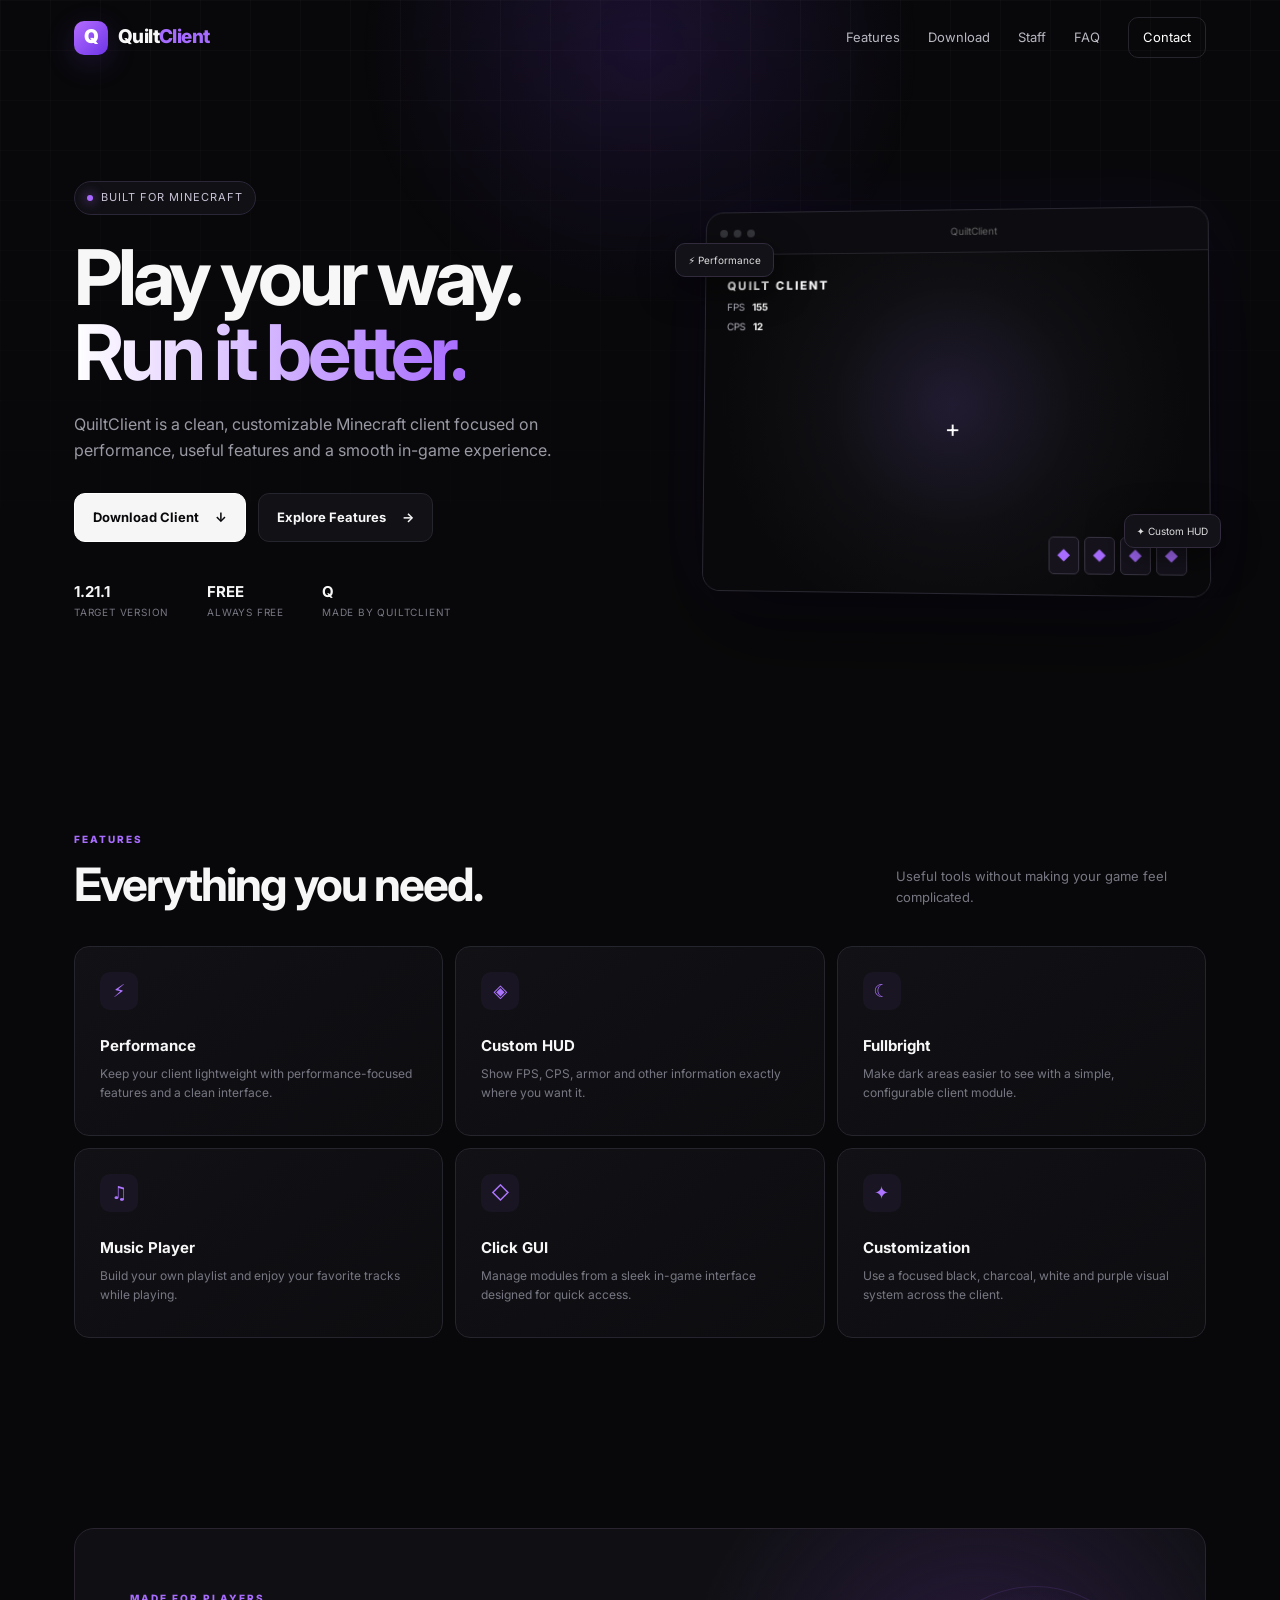
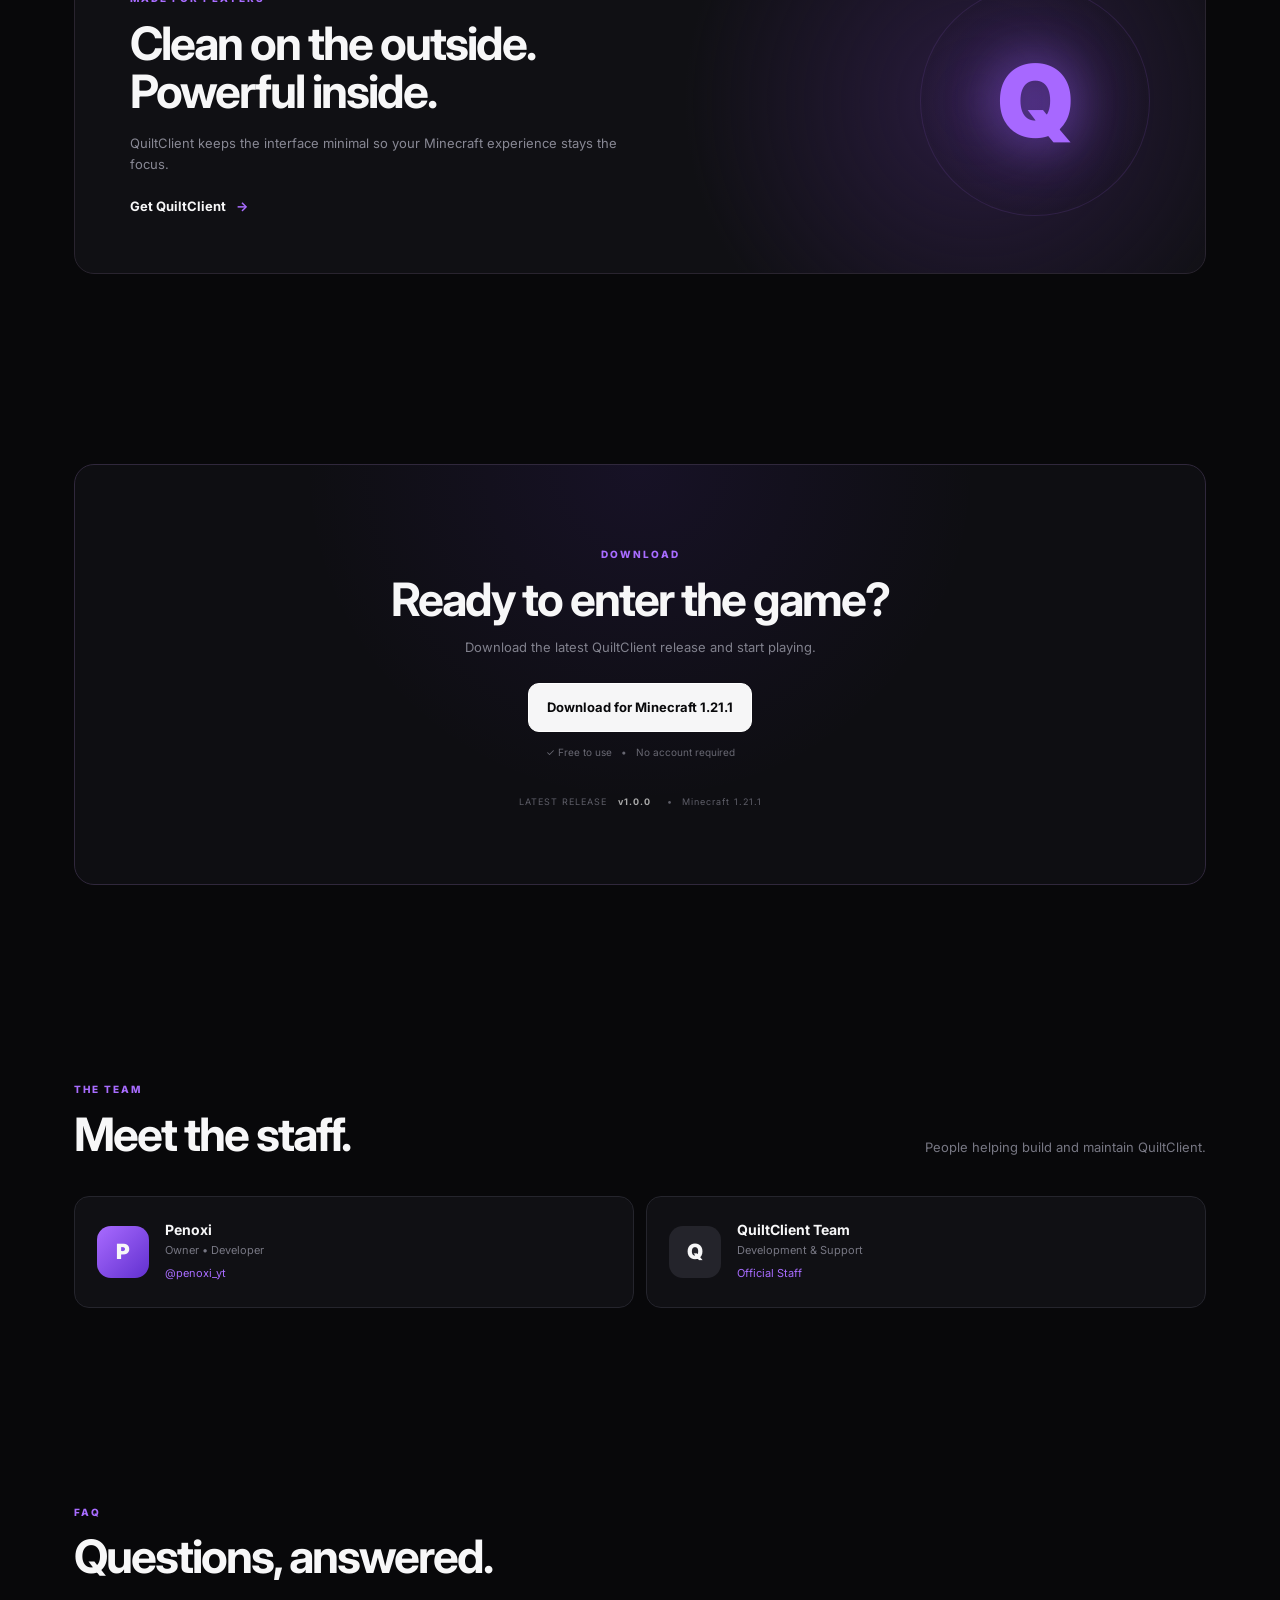
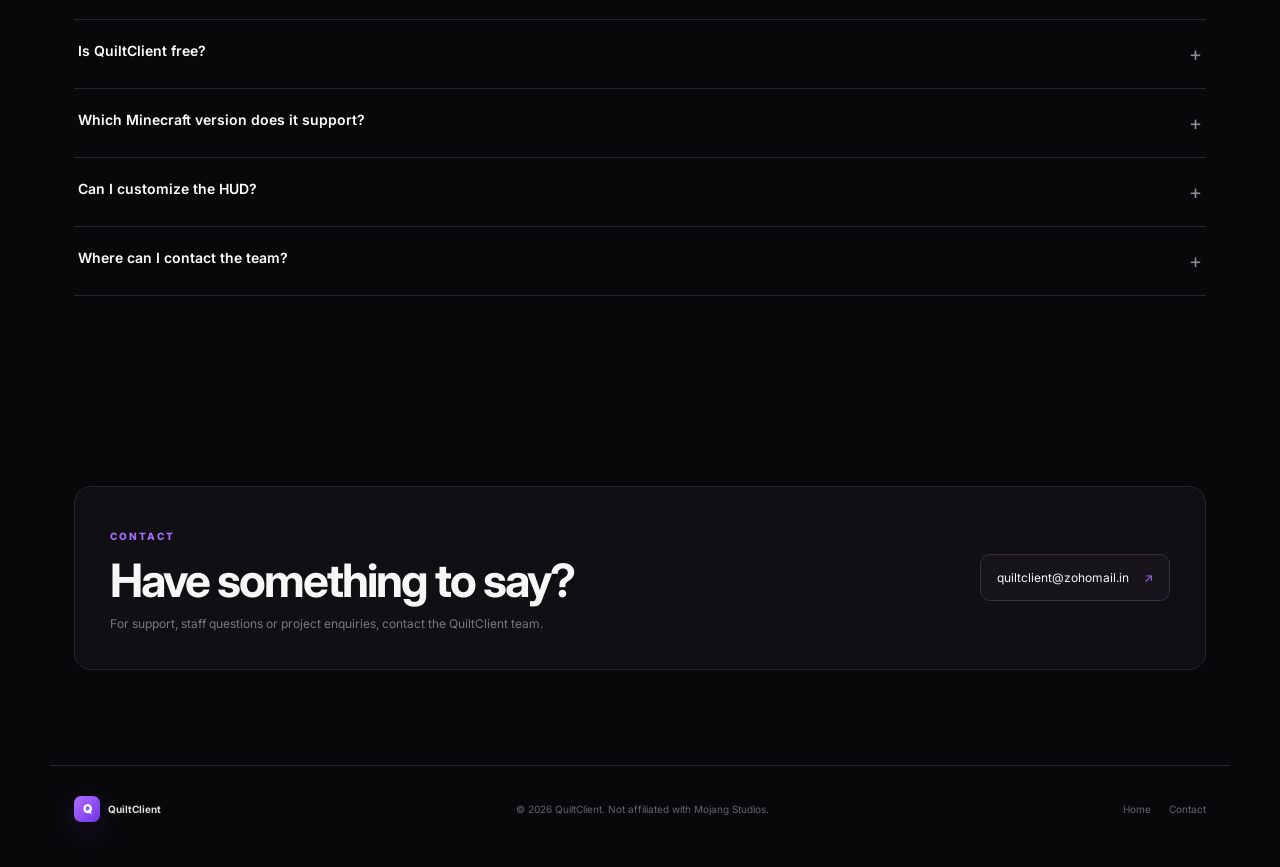
==== commit dce181c1: "Refactor index.html for better readability Refactor HTML structure and improve readability." ====
--- a/index.html
+++ b/index.html
@@ -8,16 +8,22 @@
   <title>QuiltClient — Minecraft Client</title>
   <link rel="stylesheet" href="style.css">
 </head>
+
 <body>
+
   <div class="bg-grid"></div>
 
+  <!-- NAVBAR -->
   <header class="navbar">
+
     <a class="brand" href="#home">
       <span class="brand-mark">Q</span>
       <span>Quilt<span>Client</span></span>
     </a>
 
-    <button class="menu-btn" id="menuBtn" aria-label="Open menu">☰</button>
+    <button class="menu-btn" id="menuBtn" aria-label="Open menu">
+      ☰
+    </button>
 
     <nav id="nav">
       <a href="#features">Features</a>
@@ -26,15 +32,26 @@
       <a href="#faq">FAQ</a>
       <a class="nav-contact" href="#contact">Contact</a>
     </nav>
+
   </header>
 
+
   <main id="home">
 
+    <!-- HERO -->
     <section class="hero">
+
       <div class="hero-copy reveal">
-        <div class="pill"><span></span> Built for Minecraft</div>
-
-        <h1>Play your way.<br><em>Run it better.</em></h1>
+
+        <div class="pill">
+          <span></span>
+          Built for Minecraft
+        </div>
+
+        <h1>
+          Play your way.<br>
+          <em>Run it better.</em>
+        </h1>
 
         <p class="hero-text">
           QuiltClient is a clean, customizable Minecraft client focused on
@@ -42,19 +59,43 @@
         </p>
 
         <div class="hero-actions">
-          <a class="btn primary" href="#download">Download Client <b>↓</b></a>
-          <a class="btn ghost" href="#features">Explore Features <b>→</b></a>
+
+          <a class="btn primary" href="#download">
+            Download Client <b>↓</b>
+          </a>
+
+          <a class="btn ghost" href="#features">
+            Explore Features <b>→</b>
+          </a>
+
         </div>
 
         <div class="stats">
-          <div><strong>1.21.1</strong><span>Target version</span></div>
-          <div><strong>FREE</strong><span>Always free</span></div>
-          <div><strong>Q</strong><span>Made by QuiltClient</span></div>
-        </div>
-      </div>
+
+          <div>
+            <strong>1.21.1</strong>
+            <span>Target version</span>
+          </div>
+
+          <div>
+            <strong>FREE</strong>
+            <span>Always free</span>
+          </div>
+
+          <div>
+            <strong>Q</strong>
+            <span>Made by QuiltClient</span>
+          </div>
+
+        </div>
+
+      </div>
+
 
       <div class="hero-card reveal">
+
         <div class="window">
+
           <div class="window-top">
             <span></span>
             <span></span>
@@ -63,10 +104,22 @@
           </div>
 
           <div class="mock-hud">
-            <div class="hud-title">QUILT CLIENT</div>
-            <div class="hud-line">FPS <b id="fps">144</b></div>
-            <div class="hud-line">CPS <b>12</b></div>
-            <div class="crosshair">+</div>
+
+            <div class="hud-title">
+              QUILT CLIENT
+            </div>
+
+            <div class="hud-line">
+              FPS <b id="fps">144</b>
+            </div>
+
+            <div class="hud-line">
+              CPS <b>12</b>
+            </div>
+
+            <div class="crosshair">
+              +
+            </div>
 
             <div class="armor">
               <i>◆</i>
@@ -74,101 +127,168 @@
               <i>◆</i>
               <i>◆</i>
             </div>
-          </div>
-        </div>
-
-        <div class="float-tag tag-one">⚡ Performance</div>
-        <div class="float-tag tag-two">✦ Custom HUD</div>
-      </div>
-    </section>
-
+
+          </div>
+
+        </div>
+
+        <div class="float-tag tag-one">
+          ⚡ Performance
+        </div>
+
+        <div class="float-tag tag-two">
+          ✦ Custom HUD
+        </div>
+
+      </div>
+
+    </section>
+
+
+    <!-- FEATURES -->
     <section class="section" id="features">
+
       <div class="section-head reveal">
+
         <div>
-          <span class="eyebrow">FEATURES</span>
-          <h2>Everything you need.</h2>
-        </div>
-
-        <p>Useful tools without making your game feel complicated.</p>
-      </div>
+          <span class="eyebrow">
+            FEATURES
+          </span>
+
+          <h2>
+            Everything you need.
+          </h2>
+        </div>
+
+        <p>
+          Useful tools without making your game feel complicated.
+        </p>
+
+      </div>
+
 
       <div class="feature-grid">
 
         <article class="feature reveal">
           <div class="icon">⚡</div>
           <h3>Performance</h3>
-          <p>Keep your client lightweight with performance-focused features and a clean interface.</p>
-        </article>
+          <p>
+            Keep your client lightweight with performance-focused
+            features and a clean interface.
+          </p>
+        </article>
+
 
         <article class="feature reveal">
           <div class="icon">◈</div>
           <h3>Custom HUD</h3>
-          <p>Show FPS, CPS, armor and other information exactly where you want it.</p>
-        </article>
+          <p>
+            Show FPS, CPS, armor and other information exactly
+            where you want it.
+          </p>
+        </article>
+
 
         <article class="feature reveal">
           <div class="icon">☾</div>
           <h3>Fullbright</h3>
-          <p>Make dark areas easier to see with a simple, configurable client module.</p>
-        </article>
+          <p>
+            Make dark areas easier to see with a simple,
+            configurable client module.
+          </p>
+        </article>
+
 
         <article class="feature reveal">
           <div class="icon">♫</div>
           <h3>Music Player</h3>
-          <p>Build your own playlist and enjoy your favorite tracks while playing.</p>
-        </article>
+          <p>
+            Build your own playlist and enjoy your favorite
+            tracks while playing.
+          </p>
+        </article>
+
 
         <article class="feature reveal">
           <div class="icon">◇</div>
           <h3>Click GUI</h3>
-          <p>Manage modules from a sleek in-game interface designed for quick access.</p>
-        </article>
+          <p>
+            Manage modules from a sleek in-game interface
+            designed for quick access.
+          </p>
+        </article>
+
 
         <article class="feature reveal">
           <div class="icon">✦</div>
           <h3>Customization</h3>
-          <p>Use a focused black, charcoal, white and purple visual system across the client.</p>
-        </article>
-
-      </div>
-    </section>
-
+          <p>
+            Use a focused black, charcoal, white and purple
+            visual system across the client.
+          </p>
+        </article>
+
+      </div>
+
+    </section>
+
+
+    <!-- SHOWCASE -->
     <section class="showcase section">
+
       <div class="showcase-card reveal">
 
         <div>
-          <span class="eyebrow">MADE FOR PLAYERS</span>
-
-          <h2>Clean on the outside.<br>Powerful inside.</h2>
-
-          <p>
-            QuiltClient keeps the interface minimal so your Minecraft
-            experience stays the focus.
+
+          <span class="eyebrow">
+            MADE FOR PLAYERS
+          </span>
+
+          <h2>
+            Clean on the outside.<br>
+            Powerful inside.
+          </h2>
+
+          <p>
+            QuiltClient keeps the interface minimal so your
+            Minecraft experience stays the focus.
           </p>
 
           <a class="text-link" href="#download">
             Get QuiltClient <span>→</span>
           </a>
-        </div>
+
+        </div>
+
 
         <div class="orb">
-          <div class="orb-q">Q</div>
-        </div>
-
-      </div>
-    </section>
+          <div class="orb-q">
+            Q
+          </div>
+        </div>
+
+      </div>
+
+    </section>
+
 
     <!-- DOWNLOAD -->
     <section class="section" id="download">
+
       <div class="download-box reveal">
 
-        <span class="eyebrow">DOWNLOAD</span>
-
-        <h2>Ready to enter the game?</h2>
+        <span class="eyebrow">
+          DOWNLOAD
+        </span>
+
+        <h2>
+          Ready to enter the game?
+        </h2>
 
         <p>
           Download the latest QuiltClient release and start playing.
         </p>
+
 
         <div class="download-actions">
 
@@ -186,13 +306,271 @@
 
         </div>
 
+
         <div class="version">
-          LATEST RELEASE <b>v1.0.0</b>
+          LATEST RELEASE
+          <b>v1.0.0</b>
           <span>•</span>
           Minecraft 1.21.1
         </div>
 
       </div>
-    </section>
-
-    <section class="section
+
+    </section>
+
+
+    <!-- STAFF -->
+    <section class="section" id="staff">
+
+      <div class="section-head reveal">
+
+        <div>
+
+          <span class="eyebrow">
+            THE TEAM
+          </span>
+
+          <h2>
+            Meet the staff.
+          </h2>
+
+        </div>
+
+        <p>
+          People helping build and maintain QuiltClient.
+        </p>
+
+      </div>
+
+
+      <div class="staff-grid">
+
+        <article class="staff reveal">
+
+          <div class="avatar">
+            P
+          </div>
+
+          <div>
+
+            <h3>
+              Penoxi
+            </h3>
+
+            <p>
+              Owner • Developer
+            </p>
+
+            <span>
+              @penoxi_yt
+            </span>
+
+          </div>
+
+        </article>
+
+
+        <article class="staff reveal">
+
+          <div class="avatar alt">
+            Q
+          </div>
+
+          <div>
+
+            <h3>
+              QuiltClient Team
+            </h3>
+
+            <p>
+              Development & Support
+            </p>
+
+            <span>
+              Official Staff
+            </span>
+
+          </div>
+
+        </article>
+
+      </div>
+
+    </section>
+
+
+    <!-- FAQ -->
+    <section class="section faq-section" id="faq">
+
+      <div class="section-head reveal">
+
+        <div>
+
+          <span class="eyebrow">
+            FAQ
+          </span>
+
+          <h2>
+            Questions, answered.
+          </h2>
+
+        </div>
+
+      </div>
+
+
+      <div class="faq">
+
+        <button class="faq-item">
+
+          <span>
+            Is QuiltClient free?
+          </span>
+
+          <b>
+            +
+          </b>
+
+          <p>
+            Yes. QuiltClient is designed to be free to use.
+          </p>
+
+        </button>
+
+
+        <button class="faq-item">
+
+          <span>
+            Which Minecraft version does it support?
+          </span>
+
+          <b>
+            +
+          </b>
+
+          <p>
+            The current site build targets Minecraft 1.21.1.
+            Check the release notes for updates.
+          </p>
+
+        </button>
+
+
+        <button class="faq-item">
+
+          <span>
+            Can I customize the HUD?
+          </span>
+
+          <b>
+            +
+          </b>
+
+          <p>
+            Yes. The client is designed around configurable
+            HUD and module features.
+          </p>
+
+        </button>
+
+
+        <button class="faq-item">
+
+          <span>
+            Where can I contact the team?
+          </span>
+
+          <b>
+            +
+          </b>
+
+          <p>
+            Use the contact section below for the official
+            project email.
+          </p>
+
+        </button>
+
+      </div>
+
+    </section>
+
+
+    <!-- CONTACT -->
+    <section class="section contact" id="contact">
+
+      <div class="contact-card reveal">
+
+        <div>
+
+          <span class="eyebrow">
+            CONTACT
+          </span>
+
+          <h2>
+            Have something to say?
+          </h2>
+
+          <p>
+            For support, staff questions or project enquiries,
+            contact the QuiltClient team.
+          </p>
+
+        </div>
+
+
+        <a
+          class="email"
+          href="mailto:quiltclient@zohomail.in"
+        >
+          quiltclient@zohomail.in
+          <span>↗</span>
+        </a>
+
+      </div>
+
+    </section>
+
+  </main>
+
+
+  <!-- FOOTER -->
+  <footer>
+
+    <div class="footer-brand">
+
+      <span class="brand-mark">
+        Q
+      </span>
+
+      <strong>
+        QuiltClient
+      </strong>
+
+    </div>
+
+
+    <p>
+      © 2026 QuiltClient. Not affiliated with Mojang Studios.
+    </p>
+
+
+    <div>
+
+      <a href="#home">
+        Home
+      </a>
+
+      <a href="#contact">
+        Contact
+      </a>
+
+    </div>
+
+  </footer>
+
+
+  <script src="script.js"></script>
+
+</body>
+  </html>
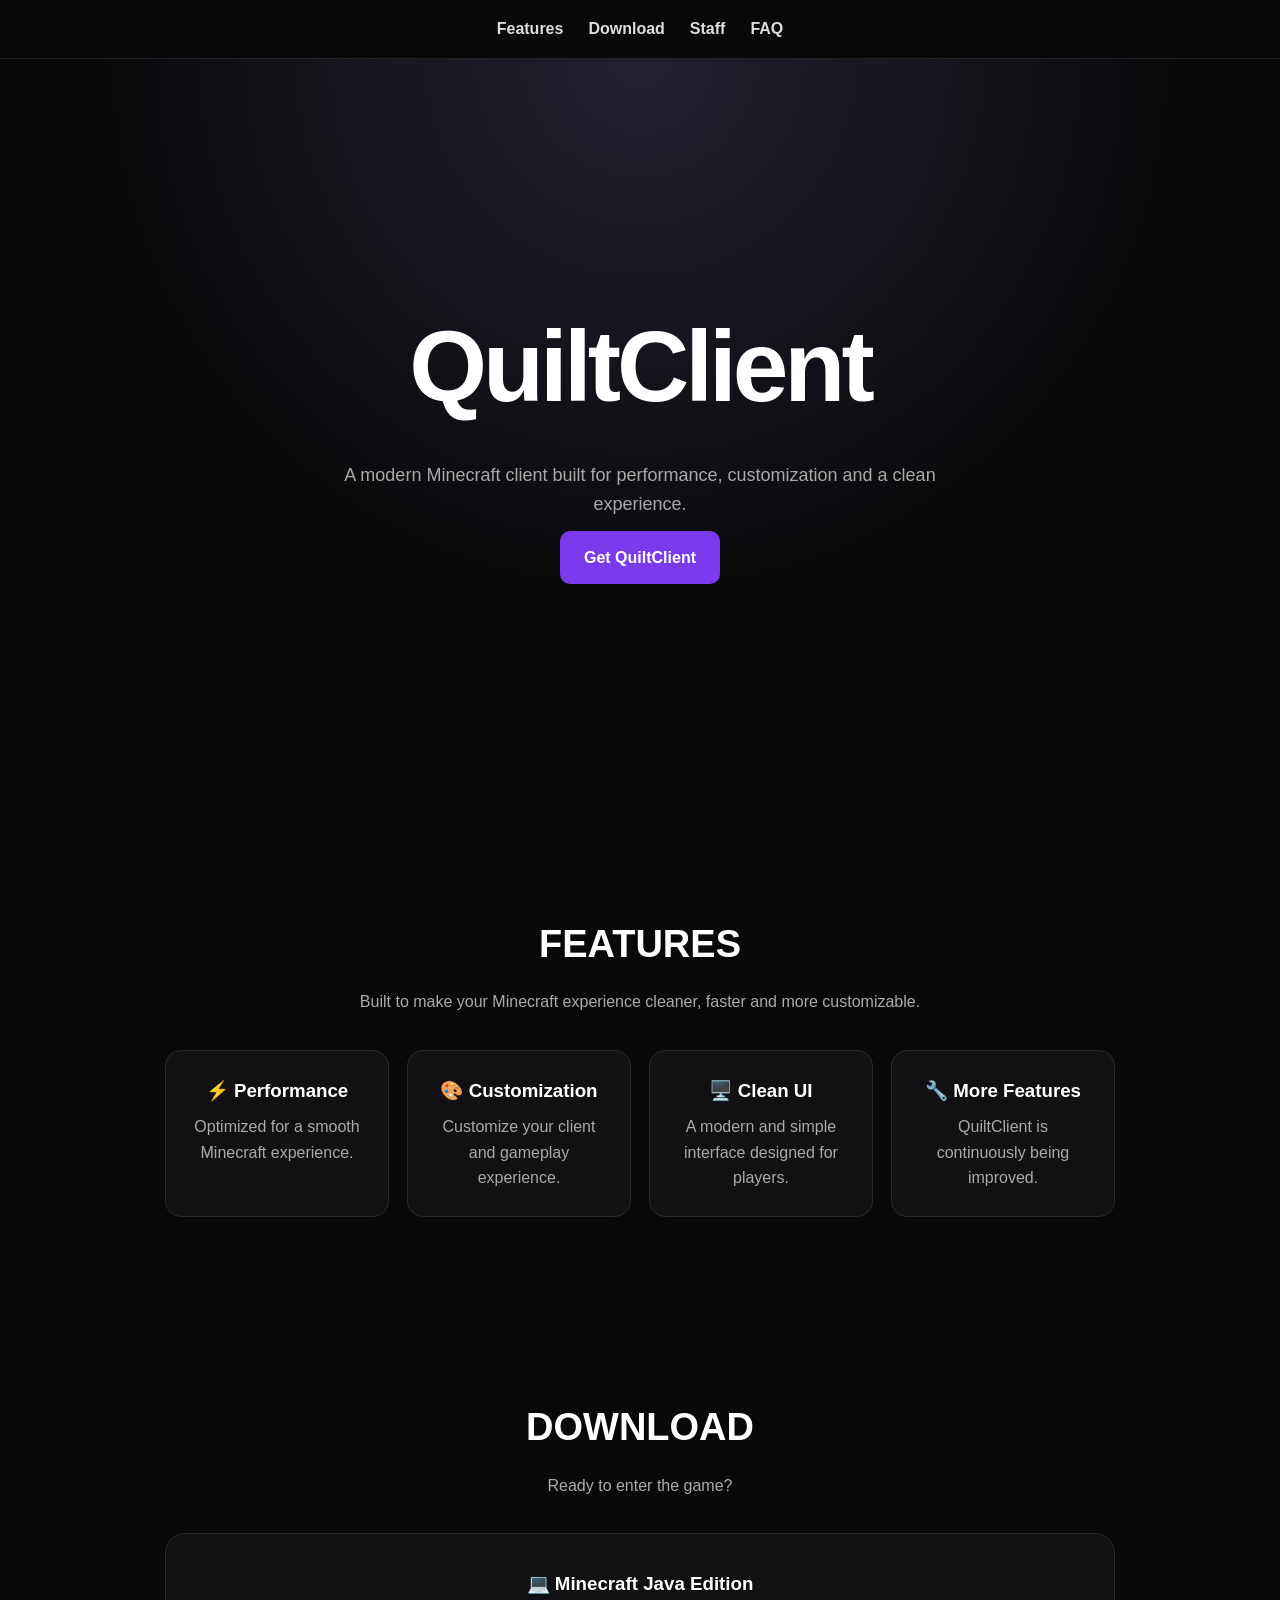
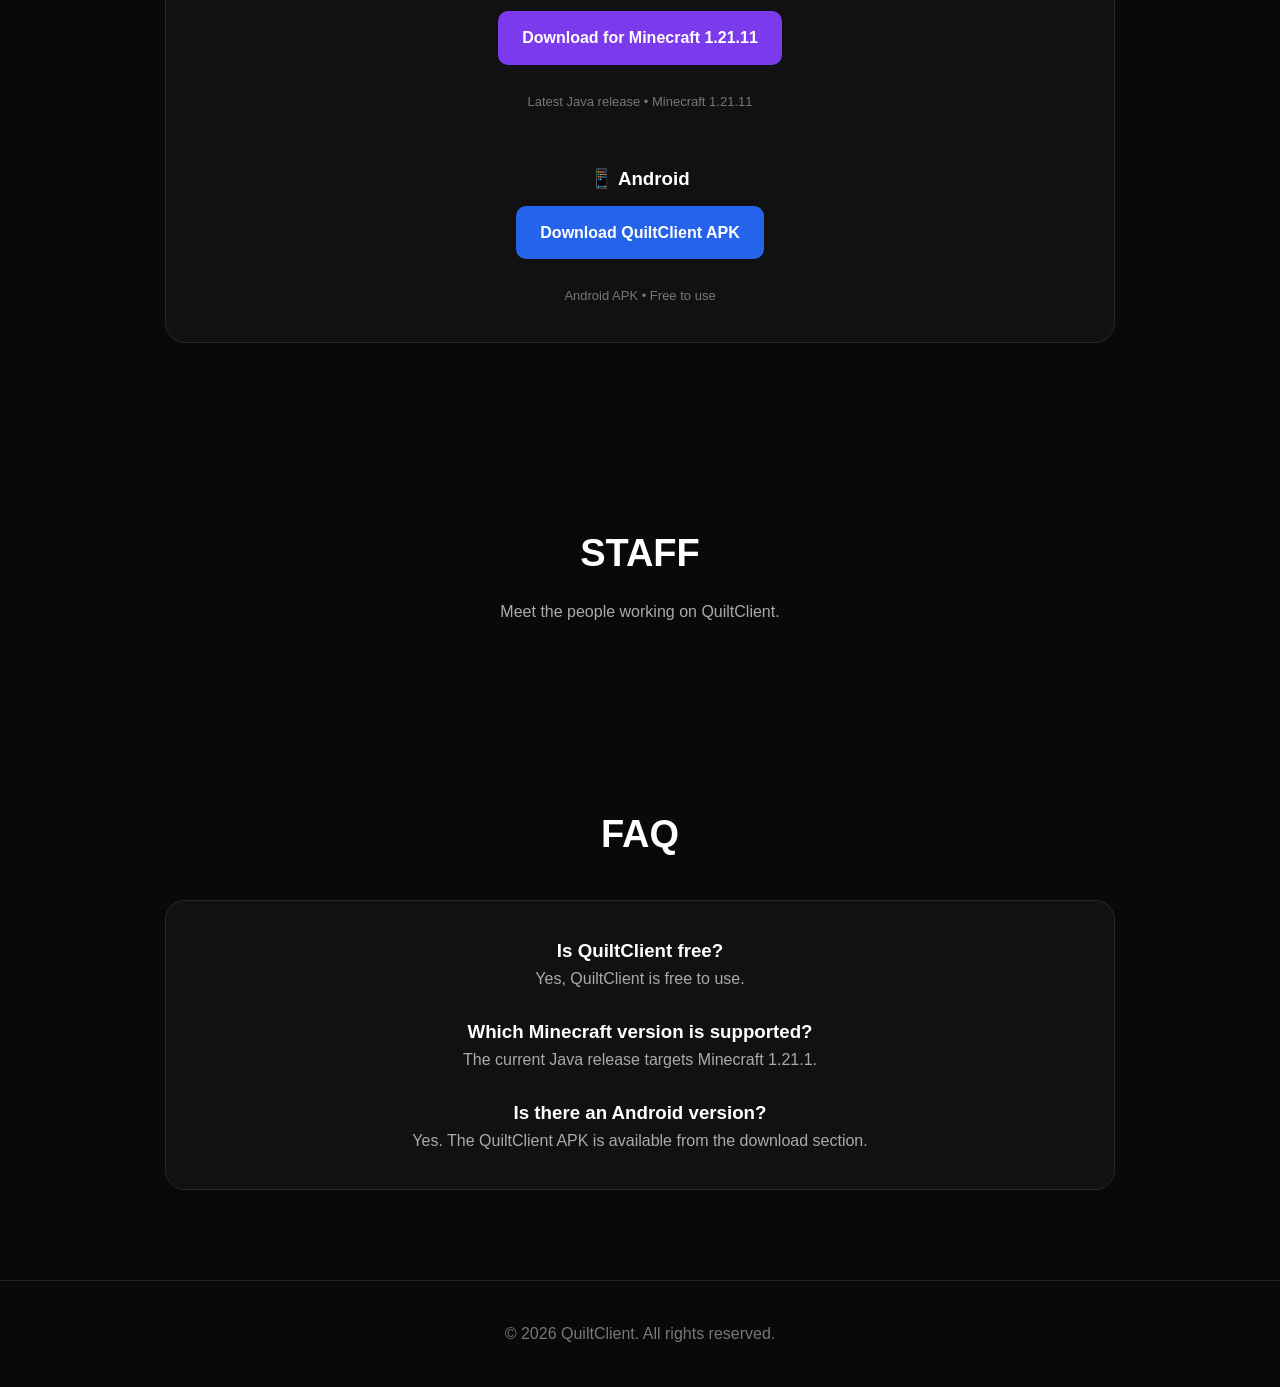
==== commit a74cb6e3: "Refactor index.html for improved layout and styles Removed old meta tags and added new styles for la" ====
--- a/index.html
+++ b/index.html
@@ -3,574 +3,292 @@
 <head>
   <meta charset="UTF-8">
   <meta name="viewport" content="width=device-width, initial-scale=1.0">
-  <meta name="theme-color" content="#09090b">
-  <meta name="description" content="QuiltClient — a modern Minecraft client built for performance, customization and a clean experience.">
+
   <title>QuiltClient — Minecraft Client</title>
-  <link rel="stylesheet" href="style.css">
+
+  <meta name="description"
+        content="QuiltClient — a modern Minecraft client built for performance, customization and a clean experience.">
+
+  <style>
+    * {
+      box-sizing: border-box;
+      margin: 0;
+      padding: 0;
+    }
+
+    html {
+      scroll-behavior: smooth;
+    }
+
+    body {
+      font-family: Arial, sans-serif;
+      background: #09090b;
+      color: white;
+      line-height: 1.6;
+    }
+
+    header {
+      min-height: 85vh;
+      display: flex;
+      flex-direction: column;
+      justify-content: center;
+      align-items: center;
+      text-align: center;
+      padding: 30px;
+      background:
+        radial-gradient(circle at top, #24202f 0%, #09090b 55%);
+    }
+
+    header h1 {
+      font-size: clamp(50px, 10vw, 100px);
+      font-weight: 900;
+      letter-spacing: -4px;
+    }
+
+    header p {
+      max-width: 650px;
+      color: #aaa;
+      font-size: 18px;
+      margin-top: 15px;
+    }
+
+    nav {
+      position: sticky;
+      top: 0;
+      z-index: 100;
+      display: flex;
+      justify-content: center;
+      gap: 25px;
+      padding: 16px;
+      background: rgba(9, 9, 11, 0.9);
+      backdrop-filter: blur(12px);
+      border-bottom: 1px solid #222;
+    }
+
+    nav a {
+      color: #ddd;
+      text-decoration: none;
+      font-weight: bold;
+    }
+
+    nav a:hover {
+      color: #a855f7;
+    }
+
+    section {
+      max-width: 1000px;
+      margin: auto;
+      padding: 90px 25px;
+      text-align: center;
+    }
+
+    section h2 {
+      font-size: 38px;
+      margin-bottom: 15px;
+    }
+
+    section p {
+      color: #aaa;
+    }
+
+    .download-box {
+      margin-top: 35px;
+      padding: 35px;
+      border: 1px solid #292929;
+      border-radius: 20px;
+      background: #111113;
+    }
+
+    .download-btn {
+      display: inline-block;
+      margin: 12px 6px;
+      padding: 14px 24px;
+      border-radius: 10px;
+      background: #7c3aed;
+      color: white;
+      text-decoration: none;
+      font-weight: bold;
+      transition: 0.2s;
+    }
+
+    .download-btn:hover {
+      transform: translateY(-2px);
+      background: #9333ea;
+    }
+
+    .android-btn {
+      background: #2563eb;
+    }
+
+    .android-btn:hover {
+      background: #3b82f6;
+    }
+
+    .features {
+      display: grid;
+      grid-template-columns: repeat(auto-fit, minmax(220px, 1fr));
+      gap: 18px;
+      margin-top: 35px;
+    }
+
+    .feature {
+      padding: 25px;
+      border: 1px solid #292929;
+      border-radius: 16px;
+      background: #111113;
+    }
+
+    .feature h3 {
+      margin-bottom: 8px;
+    }
+
+    footer {
+      padding: 40px 20px;
+      text-align: center;
+      border-top: 1px solid #222;
+      color: #777;
+    }
+
+    .version {
+      display: block;
+      margin-top: 15px;
+      color: #777;
+      font-size: 13px;
+    }
+  </style>
 </head>
 
 <body>
 
-  <div class="bg-grid"></div>
-
-  <!-- NAVBAR -->
-  <header class="navbar">
-
-    <a class="brand" href="#home">
-      <span class="brand-mark">Q</span>
-      <span>Quilt<span>Client</span></span>
+  <nav>
+    <a href="#features">Features</a>
+    <a href="#download">Download</a>
+    <a href="#staff">Staff</a>
+    <a href="#faq">FAQ</a>
+  </nav>
+
+  <header>
+    <h1>QuiltClient</h1>
+
+    <p>
+      A modern Minecraft client built for performance,
+      customization and a clean experience.
+    </p>
+
+    <a href="#download" class="download-btn">
+      Get QuiltClient
     </a>
-
-    <button class="menu-btn" id="menuBtn" aria-label="Open menu">
-      ☰
-    </button>
-
-    <nav id="nav">
-      <a href="#features">Features</a>
-      <a href="#download">Download</a>
-      <a href="#staff">Staff</a>
-      <a href="#faq">FAQ</a>
-      <a class="nav-contact" href="#contact">Contact</a>
-    </nav>
-
   </header>
 
-
-  <main id="home">
-
-    <!-- HERO -->
-    <section class="hero">
-
-      <div class="hero-copy reveal">
-
-        <div class="pill">
-          <span></span>
-          Built for Minecraft
-        </div>
-
-        <h1>
-          Play your way.<br>
-          <em>Run it better.</em>
-        </h1>
-
-        <p class="hero-text">
-          QuiltClient is a clean, customizable Minecraft client focused on
-          performance, useful features and a smooth in-game experience.
-        </p>
-
-        <div class="hero-actions">
-
-          <a class="btn primary" href="#download">
-            Download Client <b>↓</b>
-          </a>
-
-          <a class="btn ghost" href="#features">
-            Explore Features <b>→</b>
-          </a>
-
-        </div>
-
-        <div class="stats">
-
-          <div>
-            <strong>1.21.1</strong>
-            <span>Target version</span>
-          </div>
-
-          <div>
-            <strong>FREE</strong>
-            <span>Always free</span>
-          </div>
-
-          <div>
-            <strong>Q</strong>
-            <span>Made by QuiltClient</span>
-          </div>
-
-        </div>
-
-      </div>
-
-
-      <div class="hero-card reveal">
-
-        <div class="window">
-
-          <div class="window-top">
-            <span></span>
-            <span></span>
-            <span></span>
-            <small>QuiltClient</small>
-          </div>
-
-          <div class="mock-hud">
-
-            <div class="hud-title">
-              QUILT CLIENT
-            </div>
-
-            <div class="hud-line">
-              FPS <b id="fps">144</b>
-            </div>
-
-            <div class="hud-line">
-              CPS <b>12</b>
-            </div>
-
-            <div class="crosshair">
-              +
-            </div>
-
-            <div class="armor">
-              <i>◆</i>
-              <i>◆</i>
-              <i>◆</i>
-              <i>◆</i>
-            </div>
-
-          </div>
-
-        </div>
-
-        <div class="float-tag tag-one">
-          ⚡ Performance
-        </div>
-
-        <div class="float-tag tag-two">
-          ✦ Custom HUD
-        </div>
-
-      </div>
-
-    </section>
-
-
-    <!-- FEATURES -->
-    <section class="section" id="features">
-
-      <div class="section-head reveal">
-
-        <div>
-          <span class="eyebrow">
-            FEATURES
-          </span>
-
-          <h2>
-            Everything you need.
-          </h2>
-        </div>
-
-        <p>
-          Useful tools without making your game feel complicated.
-        </p>
-
-      </div>
-
-
-      <div class="feature-grid">
-
-        <article class="feature reveal">
-          <div class="icon">⚡</div>
-          <h3>Performance</h3>
-          <p>
-            Keep your client lightweight with performance-focused
-            features and a clean interface.
-          </p>
-        </article>
-
-
-        <article class="feature reveal">
-          <div class="icon">◈</div>
-          <h3>Custom HUD</h3>
-          <p>
-            Show FPS, CPS, armor and other information exactly
-            where you want it.
-          </p>
-        </article>
-
-
-        <article class="feature reveal">
-          <div class="icon">☾</div>
-          <h3>Fullbright</h3>
-          <p>
-            Make dark areas easier to see with a simple,
-            configurable client module.
-          </p>
-        </article>
-
-
-        <article class="feature reveal">
-          <div class="icon">♫</div>
-          <h3>Music Player</h3>
-          <p>
-            Build your own playlist and enjoy your favorite
-            tracks while playing.
-          </p>
-        </article>
-
-
-        <article class="feature reveal">
-          <div class="icon">◇</div>
-          <h3>Click GUI</h3>
-          <p>
-            Manage modules from a sleek in-game interface
-            designed for quick access.
-          </p>
-        </article>
-
-
-        <article class="feature reveal">
-          <div class="icon">✦</div>
-          <h3>Customization</h3>
-          <p>
-            Use a focused black, charcoal, white and purple
-            visual system across the client.
-          </p>
-        </article>
-
-      </div>
-
-    </section>
-
-
-    <!-- SHOWCASE -->
-    <section class="showcase section">
-
-      <div class="showcase-card reveal">
-
-        <div>
-
-          <span class="eyebrow">
-            MADE FOR PLAYERS
-          </span>
-
-          <h2>
-            Clean on the outside.<br>
-            Powerful inside.
-          </h2>
-
-          <p>
-            QuiltClient keeps the interface minimal so your
-            Minecraft experience stays the focus.
-          </p>
-
-          <a class="text-link" href="#download">
-            Get QuiltClient <span>→</span>
-          </a>
-
-        </div>
-
-
-        <div class="orb">
-          <div class="orb-q">
-            Q
-          </div>
-        </div>
-
-      </div>
-
-    </section>
-
-
-    <!-- DOWNLOAD -->
-    <section class="section" id="download">
-
-      <div class="download-box reveal">
-
-        <span class="eyebrow">
-          DOWNLOAD
-        </span>
-
-        <h2>
-          Ready to enter the game?
-        </h2>
-
-        <p>
-          Download the latest QuiltClient release and start playing.
-        </p>
-
-
-        <div class="download-actions">
-
-          <a
-            class="btn primary"
-            href="downloads/QuiltClient.jar"
-            download="QuiltClient.jar"
-          >
-            Download for Minecraft 1.21.1
-          </a>
-
-          <span class="safe">
-            ✓ Free to use &nbsp; • &nbsp; No account required
-          </span>
-
-        </div>
-
-
-        <div class="version">
-          LATEST RELEASE
-          <b>v1.0.0</b>
-          <span>•</span>
-          Minecraft 1.21.1
-        </div>
-
-      </div>
-
-    </section>
-
-
-    <!-- STAFF -->
-    <section class="section" id="staff">
-
-      <div class="section-head reveal">
-
-        <div>
-
-          <span class="eyebrow">
-            THE TEAM
-          </span>
-
-          <h2>
-            Meet the staff.
-          </h2>
-
-        </div>
-
-        <p>
-          People helping build and maintain QuiltClient.
-        </p>
-
-      </div>
-
-
-      <div class="staff-grid">
-
-        <article class="staff reveal">
-
-          <div class="avatar">
-            P
-          </div>
-
-          <div>
-
-            <h3>
-              Penoxi
-            </h3>
-
-            <p>
-              Owner • Developer
-            </p>
-
-            <span>
-              @penoxi_yt
-            </span>
-
-          </div>
-
-        </article>
-
-
-        <article class="staff reveal">
-
-          <div class="avatar alt">
-            Q
-          </div>
-
-          <div>
-
-            <h3>
-              QuiltClient Team
-            </h3>
-
-            <p>
-              Development & Support
-            </p>
-
-            <span>
-              Official Staff
-            </span>
-
-          </div>
-
-        </article>
-
-      </div>
-
-    </section>
-
-
-    <!-- FAQ -->
-    <section class="section faq-section" id="faq">
-
-      <div class="section-head reveal">
-
-        <div>
-
-          <span class="eyebrow">
-            FAQ
-          </span>
-
-          <h2>
-            Questions, answered.
-          </h2>
-
-        </div>
-
-      </div>
-
-
-      <div class="faq">
-
-        <button class="faq-item">
-
-          <span>
-            Is QuiltClient free?
-          </span>
-
-          <b>
-            +
-          </b>
-
-          <p>
-            Yes. QuiltClient is designed to be free to use.
-          </p>
-
-        </button>
-
-
-        <button class="faq-item">
-
-          <span>
-            Which Minecraft version does it support?
-          </span>
-
-          <b>
-            +
-          </b>
-
-          <p>
-            The current site build targets Minecraft 1.21.1.
-            Check the release notes for updates.
-          </p>
-
-        </button>
-
-
-        <button class="faq-item">
-
-          <span>
-            Can I customize the HUD?
-          </span>
-
-          <b>
-            +
-          </b>
-
-          <p>
-            Yes. The client is designed around configurable
-            HUD and module features.
-          </p>
-
-        </button>
-
-
-        <button class="faq-item">
-
-          <span>
-            Where can I contact the team?
-          </span>
-
-          <b>
-            +
-          </b>
-
-          <p>
-            Use the contact section below for the official
-            project email.
-          </p>
-
-        </button>
-
-      </div>
-
-    </section>
-
-
-    <!-- CONTACT -->
-    <section class="section contact" id="contact">
-
-      <div class="contact-card reveal">
-
-        <div>
-
-          <span class="eyebrow">
-            CONTACT
-          </span>
-
-          <h2>
-            Have something to say?
-          </h2>
-
-          <p>
-            For support, staff questions or project enquiries,
-            contact the QuiltClient team.
-          </p>
-
-        </div>
-
-
-        <a
-          class="email"
-          href="mailto:quiltclient@zohomail.in"
-        >
-          quiltclient@zohomail.in
-          <span>↗</span>
-        </a>
-
-      </div>
-
-    </section>
-
-  </main>
-
-
-  <!-- FOOTER -->
+  <section id="features">
+    <h2>FEATURES</h2>
+
+    <p>
+      Built to make your Minecraft experience cleaner,
+      faster and more customizable.
+    </p>
+
+    <div class="features">
+
+      <div class="feature">
+        <h3>⚡ Performance</h3>
+        <p>Optimized for a smooth Minecraft experience.</p>
+      </div>
+
+      <div class="feature">
+        <h3>🎨 Customization</h3>
+        <p>Customize your client and gameplay experience.</p>
+      </div>
+
+      <div class="feature">
+        <h3>🖥️ Clean UI</h3>
+        <p>A modern and simple interface designed for players.</p>
+      </div>
+
+      <div class="feature">
+        <h3>🔧 More Features</h3>
+        <p>QuiltClient is continuously being improved.</p>
+      </div>
+
+    </div>
+  </section>
+
+  <section id="download">
+
+    <h2>DOWNLOAD</h2>
+
+    <p>Ready to enter the game?</p>
+
+    <div class="download-box">
+
+      <h3>💻 Minecraft Java Edition</h3>
+
+      <a
+        href="downloads/QuiltClient.jar"
+        class="download-btn"
+        download>
+        Download for Minecraft 1.21.11
+      </a>
+
+      <span class="version">
+        Latest Java release • Minecraft 1.21.11
+      </span>
+
+      <br><br>
+
+      <h3>📱 Android</h3>
+
+      <a
+        href="downloads/QuiltClient.apk"
+        class="download-btn android-btn"
+        download>
+        Download QuiltClient APK
+      </a>
+
+      <span class="version">
+        Android APK • Free to use
+      </span>
+
+    </div>
+
+  </section>
+
+  <section id="staff">
+
+    <h2>STAFF</h2>
+
+    <p>
+      Meet the people working on QuiltClient.
+    </p>
+
+  </section>
+
+  <section id="faq">
+
+    <h2>FAQ</h2>
+
+    <div class="download-box">
+
+      <h3>Is QuiltClient free?</h3>
+      <p>Yes, QuiltClient is free to use.</p>
+
+      <br>
+
+      <h3>Which Minecraft version is supported?</h3>
+      <p>The current Java release targets Minecraft 1.21.1.</p>
+
+      <br>
+
+      <h3>Is there an Android version?</h3>
+      <p>Yes. The QuiltClient APK is available from the download section.</p>
+
+    </div>
+
+  </section>
+
   <footer>
-
-    <div class="footer-brand">
-
-      <span class="brand-mark">
-        Q
-      </span>
-
-      <strong>
-        QuiltClient
-      </strong>
-
-    </div>
-
-
-    <p>
-      © 2026 QuiltClient. Not affiliated with Mojang Studios.
-    </p>
-
-
-    <div>
-
-      <a href="#home">
-        Home
-      </a>
-
-      <a href="#contact">
-        Contact
-      </a>
-
-    </div>
-
+    <p>© 2026 QuiltClient. All rights reserved.</p>
   </footer>
 
-
-  <script src="script.js"></script>
-
 </body>
-  </html>
+</html>
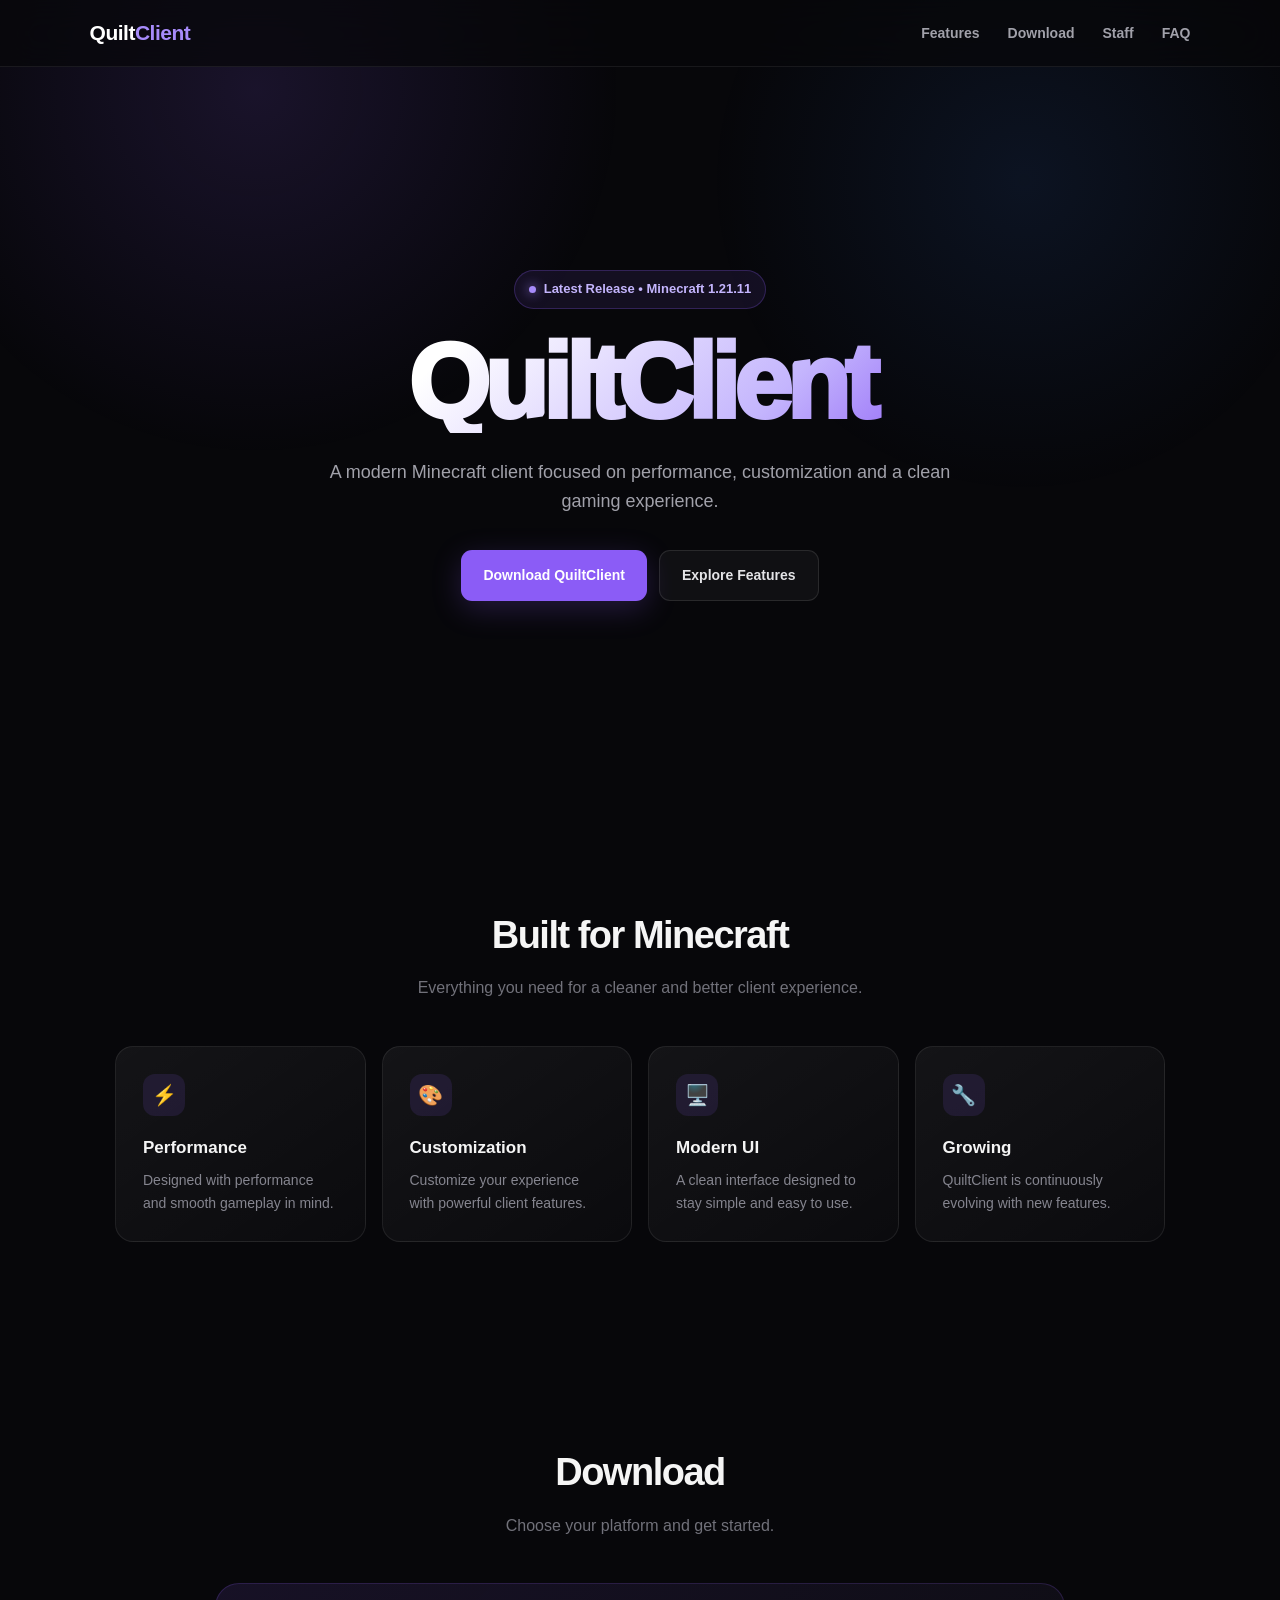
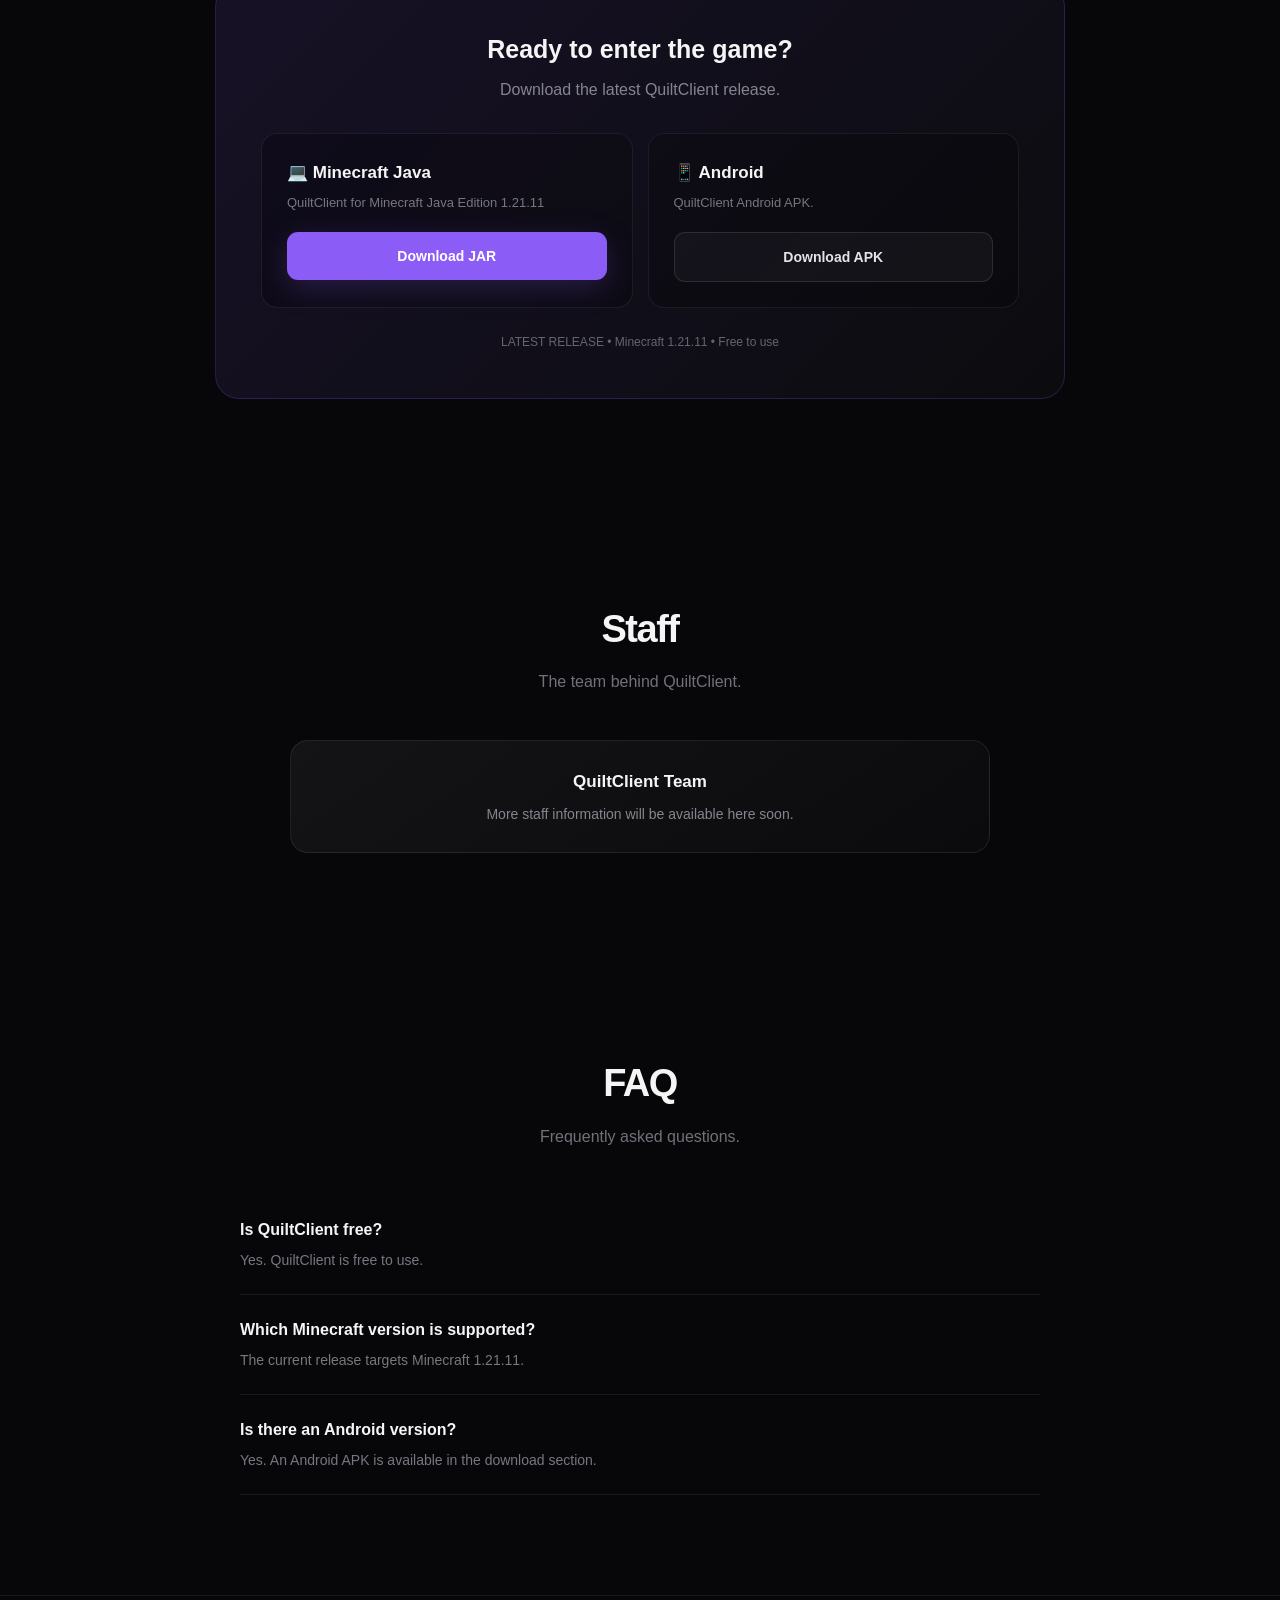
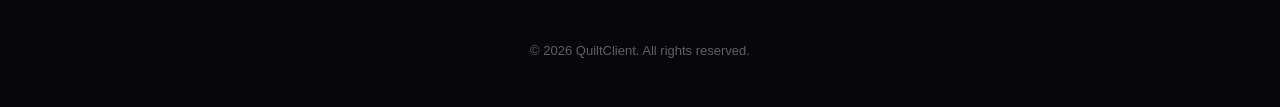
==== commit 2d46a343: "Revamp index.html for improved layout and content Updated the HTML structure and styling for better " ====
--- a/index.html
+++ b/index.html
@@ -5,9 +5,7 @@
   <meta name="viewport" content="width=device-width, initial-scale=1.0">
 
   <title>QuiltClient — Minecraft Client</title>
-
-  <meta name="description"
-        content="QuiltClient — a modern Minecraft client built for performance, customization and a clean experience.">
+  <meta name="description" content="QuiltClient — a modern Minecraft client built for performance, customization and a clean experience.">
 
   <style>
     * {
@@ -21,274 +19,582 @@
     }
 
     body {
-      font-family: Arial, sans-serif;
-      background: #09090b;
+      font-family: Inter, Arial, Helvetica, sans-serif;
+      background: #07070a;
+      color: #f5f5f5;
+      line-height: 1.6;
+      overflow-x: hidden;
+    }
+
+    body::before {
+      content: "";
+      position: fixed;
+      inset: 0;
+      pointer-events: none;
+      background:
+        radial-gradient(circle at 20% 10%, rgba(139, 92, 246, 0.14), transparent 28%),
+        radial-gradient(circle at 80% 20%, rgba(59, 130, 246, 0.10), transparent 25%);
+      z-index: -1;
+    }
+
+    /* NAVBAR */
+
+    nav {
+      position: sticky;
+      top: 0;
+      z-index: 1000;
+      display: flex;
+      align-items: center;
+      justify-content: space-between;
+      padding: 16px 7%;
+      background: rgba(7, 7, 10, 0.72);
+      backdrop-filter: blur(18px);
+      -webkit-backdrop-filter: blur(18px);
+      border-bottom: 1px solid rgba(255,255,255,0.07);
+    }
+
+    .logo {
       color: white;
-      line-height: 1.6;
-    }
-
-    header {
-      min-height: 85vh;
+      text-decoration: none;
+      font-size: 21px;
+      font-weight: 900;
+      letter-spacing: -0.5px;
+    }
+
+    .logo span {
+      color: #a78bfa;
+    }
+
+    .nav-links {
       display: flex;
-      flex-direction: column;
+      gap: 28px;
+    }
+
+    .nav-links a {
+      color: #a1a1aa;
+      text-decoration: none;
+      font-size: 14px;
+      font-weight: 600;
+      transition: 0.2s;
+    }
+
+    .nav-links a:hover {
+      color: white;
+    }
+
+    /* HERO */
+
+    .hero {
+      min-height: 82vh;
+      display: flex;
       justify-content: center;
       align-items: center;
       text-align: center;
-      padding: 30px;
-      background:
-        radial-gradient(circle at top, #24202f 0%, #09090b 55%);
-    }
-
-    header h1 {
-      font-size: clamp(50px, 10vw, 100px);
-      font-weight: 900;
-      letter-spacing: -4px;
-    }
-
-    header p {
+      padding: 80px 22px;
+    }
+
+    .hero-content {
+      max-width: 900px;
+    }
+
+    .badge {
+      display: inline-flex;
+      align-items: center;
+      gap: 8px;
+      padding: 8px 14px;
+      margin-bottom: 24px;
+      border-radius: 999px;
+      background: rgba(139, 92, 246, 0.10);
+      border: 1px solid rgba(139, 92, 246, 0.25);
+      color: #c4b5fd;
+      font-size: 13px;
+      font-weight: 700;
+    }
+
+    .dot {
+      width: 7px;
+      height: 7px;
+      border-radius: 50%;
+      background: #a78bfa;
+      box-shadow: 0 0 12px #a78bfa;
+    }
+
+    .hero h1 {
+      font-size: clamp(55px, 10vw, 105px);
+      line-height: 0.95;
+      letter-spacing: -6px;
+      font-weight: 950;
+      margin-bottom: 25px;
+      background: linear-gradient(135deg, #ffffff 20%, #c4b5fd 70%, #8b5cf6);
+      -webkit-background-clip: text;
+      -webkit-text-fill-color: transparent;
+    }
+
+    .hero p {
       max-width: 650px;
-      color: #aaa;
+      margin: auto;
+      color: #a1a1aa;
       font-size: 18px;
-      margin-top: 15px;
-    }
-
-    nav {
-      position: sticky;
-      top: 0;
-      z-index: 100;
+    }
+
+    .hero-buttons {
+      margin-top: 35px;
       display: flex;
       justify-content: center;
-      gap: 25px;
-      padding: 16px;
-      background: rgba(9, 9, 11, 0.9);
-      backdrop-filter: blur(12px);
-      border-bottom: 1px solid #222;
-    }
-
-    nav a {
-      color: #ddd;
+      gap: 12px;
+      flex-wrap: wrap;
+    }
+
+    .btn {
+      display: inline-flex;
+      align-items: center;
+      justify-content: center;
+      padding: 13px 22px;
+      border-radius: 11px;
       text-decoration: none;
-      font-weight: bold;
-    }
-
-    nav a:hover {
-      color: #a855f7;
-    }
+      font-size: 14px;
+      font-weight: 800;
+      transition: 0.2s;
+    }
+
+    .btn-primary {
+      background: #8b5cf6;
+      color: white;
+      box-shadow: 0 8px 30px rgba(139,92,246,0.22);
+    }
+
+    .btn-primary:hover {
+      transform: translateY(-2px);
+      background: #7c3aed;
+    }
+
+    .btn-secondary {
+      color: #e4e4e7;
+      background: rgba(255,255,255,0.04);
+      border: 1px solid rgba(255,255,255,0.10);
+    }
+
+    .btn-secondary:hover {
+      background: rgba(255,255,255,0.08);
+    }
+
+    /* GENERAL */
 
     section {
-      max-width: 1000px;
+      max-width: 1100px;
       margin: auto;
-      padding: 90px 25px;
+      padding: 100px 25px;
+    }
+
+    .section-heading {
       text-align: center;
-    }
-
-    section h2 {
+      margin-bottom: 45px;
+    }
+
+    .section-heading h2 {
       font-size: 38px;
-      margin-bottom: 15px;
-    }
-
-    section p {
-      color: #aaa;
-    }
-
-    .download-box {
-      margin-top: 35px;
-      padding: 35px;
-      border: 1px solid #292929;
-      border-radius: 20px;
-      background: #111113;
-    }
-
-    .download-btn {
-      display: inline-block;
-      margin: 12px 6px;
-      padding: 14px 24px;
-      border-radius: 10px;
-      background: #7c3aed;
-      color: white;
-      text-decoration: none;
-      font-weight: bold;
-      transition: 0.2s;
-    }
-
-    .download-btn:hover {
-      transform: translateY(-2px);
-      background: #9333ea;
-    }
-
-    .android-btn {
-      background: #2563eb;
-    }
-
-    .android-btn:hover {
-      background: #3b82f6;
-    }
+      letter-spacing: -1.5px;
+      margin-bottom: 10px;
+    }
+
+    .section-heading p {
+      color: #71717a;
+    }
+
+    /* FEATURES */
 
     .features {
       display: grid;
-      grid-template-columns: repeat(auto-fit, minmax(220px, 1fr));
-      gap: 18px;
-      margin-top: 35px;
-    }
-
-    .feature {
+      grid-template-columns: repeat(auto-fit, minmax(230px, 1fr));
+      gap: 16px;
+    }
+
+    .card {
+      padding: 27px;
+      border-radius: 18px;
+      background: linear-gradient(
+        145deg,
+        rgba(255,255,255,0.055),
+        rgba(255,255,255,0.018)
+      );
+      border: 1px solid rgba(255,255,255,0.08);
+      transition: 0.25s;
+    }
+
+    .card:hover {
+      transform: translateY(-4px);
+      border-color: rgba(139,92,246,0.35);
+      background: rgba(139,92,246,0.06);
+    }
+
+    .icon {
+      width: 42px;
+      height: 42px;
+      display: flex;
+      align-items: center;
+      justify-content: center;
+      border-radius: 12px;
+      margin-bottom: 18px;
+      background: rgba(139,92,246,0.12);
+      font-size: 20px;
+    }
+
+    .card h3 {
+      margin-bottom: 8px;
+      font-size: 17px;
+    }
+
+    .card p {
+      color: #85858f;
+      font-size: 14px;
+    }
+
+    /* DOWNLOAD */
+
+    .download-panel {
+      max-width: 850px;
+      margin: auto;
+      padding: 45px;
+      border-radius: 24px;
+      background:
+        linear-gradient(
+          135deg,
+          rgba(139,92,246,0.12),
+          rgba(255,255,255,0.025)
+        );
+      border: 1px solid rgba(139,92,246,0.20);
+      text-align: center;
+    }
+
+    .download-panel h3 {
+      font-size: 25px;
+      margin-bottom: 8px;
+    }
+
+    .download-panel > p {
+      color: #85858f;
+      margin-bottom: 30px;
+    }
+
+    .downloads {
+      display: grid;
+      grid-template-columns: repeat(auto-fit, minmax(250px, 1fr));
+      gap: 15px;
+    }
+
+    .download-card {
       padding: 25px;
-      border: 1px solid #292929;
+      text-align: left;
       border-radius: 16px;
-      background: #111113;
-    }
-
-    .feature h3 {
-      margin-bottom: 8px;
-    }
-
-    footer {
-      padding: 40px 20px;
-      text-align: center;
-      border-top: 1px solid #222;
-      color: #777;
+      background: rgba(0,0,0,0.22);
+      border: 1px solid rgba(255,255,255,0.07);
+    }
+
+    .download-card h4 {
+      margin-bottom: 7px;
+      font-size: 17px;
+    }
+
+    .download-card p {
+      color: #777780;
+      font-size: 13px;
+      margin-bottom: 18px;
+    }
+
+    .download-card .btn {
+      width: 100%;
     }
 
     .version {
       display: block;
-      margin-top: 15px;
-      color: #777;
+      margin-top: 25px;
+      color: #666670;
+      font-size: 12px;
+    }
+
+    /* FAQ */
+
+    .faq-box {
+      max-width: 800px;
+      margin: auto;
+    }
+
+    .faq {
+      padding: 22px 0;
+      border-bottom: 1px solid rgba(255,255,255,0.08);
+    }
+
+    .faq h3 {
+      font-size: 16px;
+      margin-bottom: 7px;
+    }
+
+    .faq p {
+      color: #777780;
+      font-size: 14px;
+    }
+
+    /* FOOTER */
+
+    footer {
+      padding: 45px 20px;
+      text-align: center;
+      border-top: 1px solid rgba(255,255,255,0.07);
+      color: #5f5f68;
       font-size: 13px;
+    }
+
+    /* MOBILE */
+
+    @media (max-width: 650px) {
+
+      nav {
+        padding: 15px 20px;
+      }
+
+      .nav-links {
+        gap: 13px;
+      }
+
+      .nav-links a {
+        font-size: 12px;
+      }
+
+      .hero h1 {
+        letter-spacing: -4px;
+      }
+
+      .hero p {
+        font-size: 16px;
+      }
+
+      section {
+        padding: 75px 18px;
+      }
+
+      .download-panel {
+        padding: 28px 18px;
+      }
+
+      .section-heading h2 {
+        font-size: 31px;
+      }
     }
   </style>
 </head>
 
 <body>
 
+  <!-- NAVIGATION -->
+
   <nav>
-    <a href="#features">Features</a>
-    <a href="#download">Download</a>
-    <a href="#staff">Staff</a>
-    <a href="#faq">FAQ</a>
+    <a href="#" class="logo">Quilt<span>Client</span></a>
+
+    <div class="nav-links">
+      <a href="#features">Features</a>
+      <a href="#download">Download</a>
+      <a href="#staff">Staff</a>
+      <a href="#faq">FAQ</a>
+    </div>
   </nav>
 
-  <header>
-    <h1>QuiltClient</h1>
-
-    <p>
-      A modern Minecraft client built for performance,
-      customization and a clean experience.
-    </p>
-
-    <a href="#download" class="download-btn">
-      Get QuiltClient
-    </a>
+  <!-- HERO -->
+
+  <header class="hero">
+
+    <div class="hero-content">
+
+      <div class="badge">
+        <span class="dot"></span>
+        Latest Release • Minecraft 1.21.11
+      </div>
+
+      <h1>QuiltClient</h1>
+
+      <p>
+        A modern Minecraft client focused on performance,
+        customization and a clean gaming experience.
+      </p>
+
+      <div class="hero-buttons">
+
+        <a href="#download" class="btn btn-primary">
+          Download QuiltClient
+        </a>
+
+        <a href="#features" class="btn btn-secondary">
+          Explore Features
+        </a>
+
+      </div>
+
+    </div>
+
   </header>
 
+  <!-- FEATURES -->
+
   <section id="features">
-    <h2>FEATURES</h2>
-
-    <p>
-      Built to make your Minecraft experience cleaner,
-      faster and more customizable.
-    </p>
+
+    <div class="section-heading">
+      <h2>Built for Minecraft</h2>
+      <p>Everything you need for a cleaner and better client experience.</p>
+    </div>
 
     <div class="features">
 
-      <div class="feature">
-        <h3>⚡ Performance</h3>
-        <p>Optimized for a smooth Minecraft experience.</p>
-      </div>
-
-      <div class="feature">
-        <h3>🎨 Customization</h3>
-        <p>Customize your client and gameplay experience.</p>
-      </div>
-
-      <div class="feature">
-        <h3>🖥️ Clean UI</h3>
-        <p>A modern and simple interface designed for players.</p>
-      </div>
-
-      <div class="feature">
-        <h3>🔧 More Features</h3>
-        <p>QuiltClient is continuously being improved.</p>
-      </div>
-
-    </div>
+      <div class="card">
+        <div class="icon">⚡</div>
+        <h3>Performance</h3>
+        <p>
+          Designed with performance and smooth gameplay in mind.
+        </p>
+      </div>
+
+      <div class="card">
+        <div class="icon">🎨</div>
+        <h3>Customization</h3>
+        <p>
+          Customize your experience with powerful client features.
+        </p>
+      </div>
+
+      <div class="card">
+        <div class="icon">🖥️</div>
+        <h3>Modern UI</h3>
+        <p>
+          A clean interface designed to stay simple and easy to use.
+        </p>
+      </div>
+
+      <div class="card">
+        <div class="icon">🔧</div>
+        <h3>Growing</h3>
+        <p>
+          QuiltClient is continuously evolving with new features.
+        </p>
+      </div>
+
+    </div>
+
   </section>
 
+  <!-- DOWNLOAD -->
+
   <section id="download">
 
-    <h2>DOWNLOAD</h2>
-
-    <p>Ready to enter the game?</p>
-
-    <div class="download-box">
-
-      <h3>💻 Minecraft Java Edition</h3>
-
-      <a
-        href="downloads/QuiltClient.jar"
-        class="download-btn"
-        download>
-        Download for Minecraft 1.21.11
-      </a>
+    <div class="section-heading">
+      <h2>Download</h2>
+      <p>Choose your platform and get started.</p>
+    </div>
+
+    <div class="download-panel">
+
+      <h3>Ready to enter the game?</h3>
+
+      <p>
+        Download the latest QuiltClient release.
+      </p>
+
+      <div class="downloads">
+
+        <div class="download-card">
+
+          <h4>💻 Minecraft Java</h4>
+
+          <p>
+            QuiltClient for Minecraft Java Edition 1.21.11
+          </p>
+
+          <a
+            href="downloads/QuiltClient.jar"
+            class="btn btn-primary"
+            download>
+            Download JAR
+          </a>
+
+        </div>
+
+        <div class="download-card">
+
+          <h4>📱 Android</h4>
+
+          <p>
+            QuiltClient Android APK.
+          </p>
+
+          <a
+            href="downloads/QuiltClient.apk"
+            class="btn btn-secondary"
+            download>
+            Download APK
+          </a>
+
+        </div>
+
+      </div>
 
       <span class="version">
-        Latest Java release • Minecraft 1.21.11
+        LATEST RELEASE • Minecraft 1.21.11 • Free to use
       </span>
 
-      <br><br>
-
-      <h3>📱 Android</h3>
-
-      <a
-        href="downloads/QuiltClient.apk"
-        class="download-btn android-btn"
-        download>
-        Download QuiltClient APK
-      </a>
-
-      <span class="version">
-        Android APK • Free to use
-      </span>
-
     </div>
 
   </section>
 
+  <!-- STAFF -->
+
   <section id="staff">
 
-    <h2>STAFF</h2>
-
-    <p>
-      Meet the people working on QuiltClient.
-    </p>
+    <div class="section-heading">
+      <h2>Staff</h2>
+      <p>The team behind QuiltClient.</p>
+    </div>
+
+    <div class="card" style="max-width:700px;margin:auto;text-align:center;">
+      <h3>QuiltClient Team</h3>
+      <p>
+        More staff information will be available here soon.
+      </p>
+    </div>
 
   </section>
 
+  <!-- FAQ -->
+
   <section id="faq">
 
-    <h2>FAQ</h2>
-
-    <div class="download-box">
-
-      <h3>Is QuiltClient free?</h3>
-      <p>Yes, QuiltClient is free to use.</p>
-
-      <br>
-
-      <h3>Which Minecraft version is supported?</h3>
-      <p>The current Java release targets Minecraft 1.21.1.</p>
-
-      <br>
-
-      <h3>Is there an Android version?</h3>
-      <p>Yes. The QuiltClient APK is available from the download section.</p>
+    <div class="section-heading">
+      <h2>FAQ</h2>
+      <p>Frequently asked questions.</p>
+    </div>
+
+    <div class="faq-box">
+
+      <div class="faq">
+        <h3>Is QuiltClient free?</h3>
+        <p>Yes. QuiltClient is free to use.</p>
+      </div>
+
+      <div class="faq">
+        <h3>Which Minecraft version is supported?</h3>
+        <p>The current release targets Minecraft 1.21.11.</p>
+      </div>
+
+      <div class="faq">
+        <h3>Is there an Android version?</h3>
+        <p>Yes. An Android APK is available in the download section.</p>
+      </div>
 
     </div>
 
   </section>
+
+  <!-- FOOTER -->
 
   <footer>
     <p>© 2026 QuiltClient. All rights reserved.</p>
   </footer>
 
 </body>
-</html>
+        </html>
